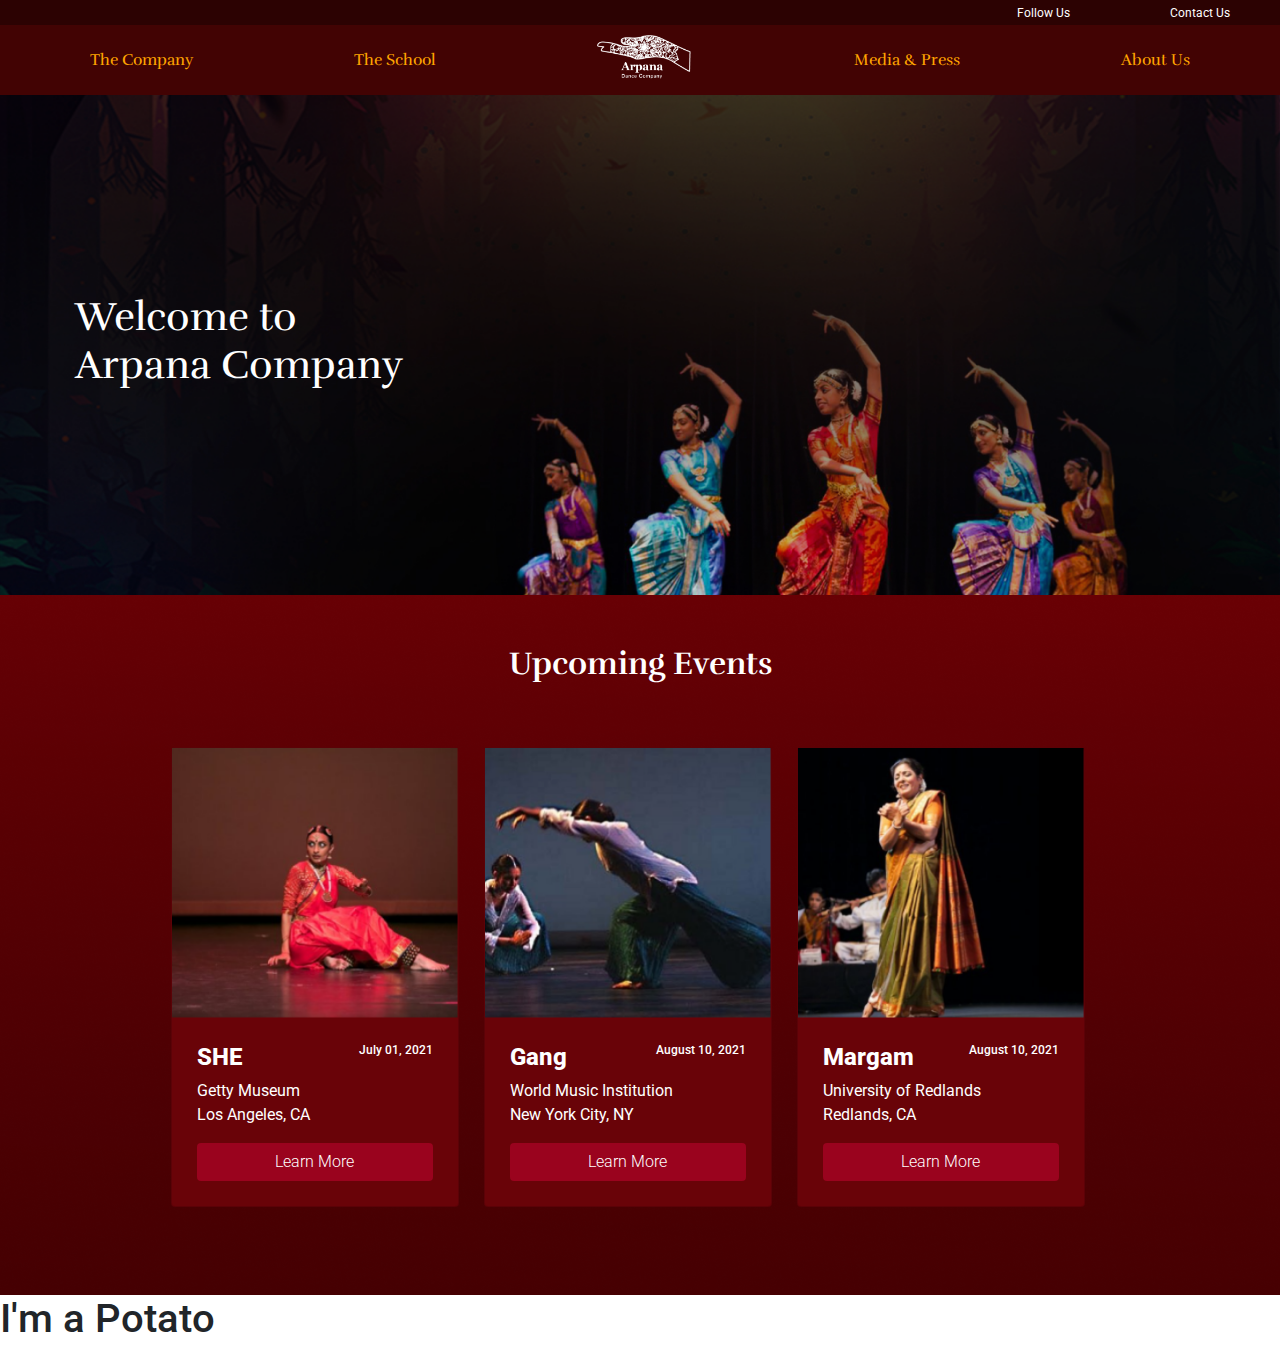
==== index.html @ f313caac "Navi, Header, Upcoming Event" ====
<!doctype html>
<html lang="en">

<head>
    <link rel="stylesheet" href="css/index.css">
    <link href="https://fonts.googleapis.com/css2?family=Roboto:wght@300;400;500;700&family=Rufina:wght@400;700&display=swap" rel="stylesheet">


    <!-- Required meta tags RWD -->
    <meta charset="utf-8">
    <meta name="viewport" content="width=device-width, initial-scale=1, shrink-to-fit=no">

    <!-- Bootstrap CSS -->
    <link rel="stylesheet" href="https://maxcdn.bootstrapcdn.com/bootstrap/4.0.0/css/bootstrap.min.css"
        integrity="sha384-Gn5384xqQ1aoWXA+058RXPxPg6fy4IWvTNh0E263XmFcJlSAwiGgFAW/dAiS6JXm" crossorigin="anonymous">

    <title>Arpana Dance Company</title>

</head>

<body>
    <nav class="utility">
        <a class="utility-title" href="#">Follow Us</a>
        <a class="utility-title" href="#">Contact Us</a>
    </nav>
    <nav class="prim-navbar">
        <a class="prim-navbar-title" href="#">The Company</a>
        <a class="prim-navbar-title" href="#">The School</a>
        <img class="logo-navbar" src="image/Logo/Logo-white.png">
        <a class="prim-navbar-title" href="#">Media & Press</a>
        <a class="prim-navbar-title" href="#">About Us</a>
    </nav>

    <div class="landingpage-header">
        <h1>Welcome to 
            <br> Arpana Company</h1>
    </div>
    <div class="upcomingevents">
        <div class="upcomingevents-margin">
            <h2 class="upcomingevent-title">Upcoming Events</h2>
            <div class="upcomingevents-card">
                <div class="card" style="width: 18rem;">
                    <img class="upcomingevent-img" src="image/upcomingevent-1.png" alt="Event One">
                    <div class="upcomingevent-cardbody">
                        <div class="event-title-date">
                            <h5 class="event-title">SHE</h5>
                            <h6 class="event-date">July 01, 2021</h6>
                        </div>
                    <p class="event-text">Getty Museum<br>Los Angeles, CA</p>
                    <a href="#" class="btn card-btn">Learn More</a>
                    </div>
                </div>
                <div class="card" style="width: 18rem;">
                    <img class="upcomingevent-img" src="image/upcomingevent-2.png" alt="Event Two">
                    <div class="upcomingevent-cardbody">
                        <div class="event-title-date">
                            <h5 class="event-title">Gang</h5>
                            <h6 class="event-date">August 10, 2021</h6>
                        </div>
                    <p class="event-text">World Music Institution<br>New York City, NY</p>
                    <a href="#" class="btn card-btn">Learn More</a>
                    </div>
                </div>
                <div class="card" style="width: 18rem;">
                    <img class="upcomingevent-img" src="image/upcomingevent-3.png" alt="Event Two">
                    <div class="upcomingevent-cardbody">
                        <div class="event-title-date">
                            <h5 class="event-title">Margam</h5>
                            <h6 class="event-date">August 10, 2021</h6>
                        </div>
                    <p class="event-text">University of Redlands<br>Redlands, CA</p>
                    <a href="#" class="btn card-btn">Learn More</a>
                    </div>
                </div>
            </div>
          </div>
         


    </div>
    <h1>I'm a Potato</h1>

    <!-- Optional JavaScript -->
    <!-- jQuery first, then Popper.js, then Bootstrap JS -->
    <script src="https://code.jquery.com/jquery-3.2.1.slim.min.js"
        integrity="sha384-KJ3o2DKtIkvYIK3UENzmM7KCkRr/rE9/Qpg6aAZGJwFDMVNA/GpGFF93hXpG5KkN"
        crossorigin="anonymous"></script>
    <script src="https://cdnjs.cloudflare.com/ajax/libs/popper.js/1.12.9/umd/popper.min.js"
        integrity="sha384-ApNbgh9B+Y1QKtv3Rn7W3mgPxhU9K/ScQsAP7hUibX39j7fakFPskvXusvfa0b4Q"
        crossorigin="anonymous"></script>
    <script src="https://maxcdn.bootstrapcdn.com/bootstrap/4.0.0/js/bootstrap.min.js"
        integrity="sha384-JZR6Spejh4U02d8jOt6vLEHfe/JQGiRRSQQxSfFWpi1MquVdAyjUar5+76PVCmYl"
        crossorigin="anonymous"></script>
</body>

</html>
---- css/index.css ----
@import url('https://fonts.googleapis.com/css2?family=Rufina:wght@400;700&display=swap');

.prim-navbar {
    height: 100;
    background-color: rgb(66, 3, 3);
    padding: 10px;
    display: flex;
    justify-content: space-around;
    align-items: center;
}
.logo-navbar {
    height: 50px;
}

.utility {
    background-color: rgb(44, 2, 2);
    display: flex;
    flex-direction: row;
    justify-content: flex-end;
    align-items: center;
    height: 25px;
}
.utility-title {
    padding: 50px;
    color: white;
    font-size: 12px;
    text-decoration: none;
    font-family: 'Roboto';
}
.prim-navbar-title {
    text-decoration: none !important;
    color: orange;
    font-weight: regular;
    font-family: 'Rufina';
}

.landingpage-header {
    background-image: url("/image/header-img1.png");
    background-size: cover;
    background-position: center;
    background-repeat: no-repeat;
    height: 500px;
    color: white;
    font-family: 'Rufina';
    display: flex;
    justify-content: start;
    align-items: center;
    padding: 75px;
    
}

body {
    
}

h2 {
    font-family: 'Rufina' !important;
    font-size: 64px;
    font-weight: bold !important;
    color: white !important;
    display: flex;
    justify-content: center;
}

/** Upcoming Events **/

.upcomingevents {
    height: 700px;
    background-image: url("/image/upcomingevent-background.png");
    background-size: fit;
    padding: 50px;
}
.upcomingevent-title {
    margin-bottom: 64px;
}
.event-title-date {
    display: flex;
    justify-content:space-between
}
.event-title {
    font-family: 'Roboto';
    font-size: 24px;
    font-weight: 800;
}
.event-date{
    font-family: 'Roboto';
    font-size: 12px;
}
}
.event-text {
    font-family: 'Roboto';
    font-size: 16px;
}

.upcomingevents-card {
    display: flex;
    justify-content: center;
    align-items: center;
}
.upcomingevent-cardbody {
    padding: 25px;
}
.card {
    margin-right: 25px;
    background-color: rgb(105, 3, 8) !important;
    color: white !important;
}
.card-btn {
    display: block;
    width: 100%;
    background-color:rgb(154, 3, 30);
    color: white;
    font-family: 'Roboto' !important;
    font-weight: 300 !important;
    text-decoration: none;
}
.card-btn:hover {
    background-color: orange;
    color: rgb(154, 3, 30);
    font-weight: 500 !important;
}
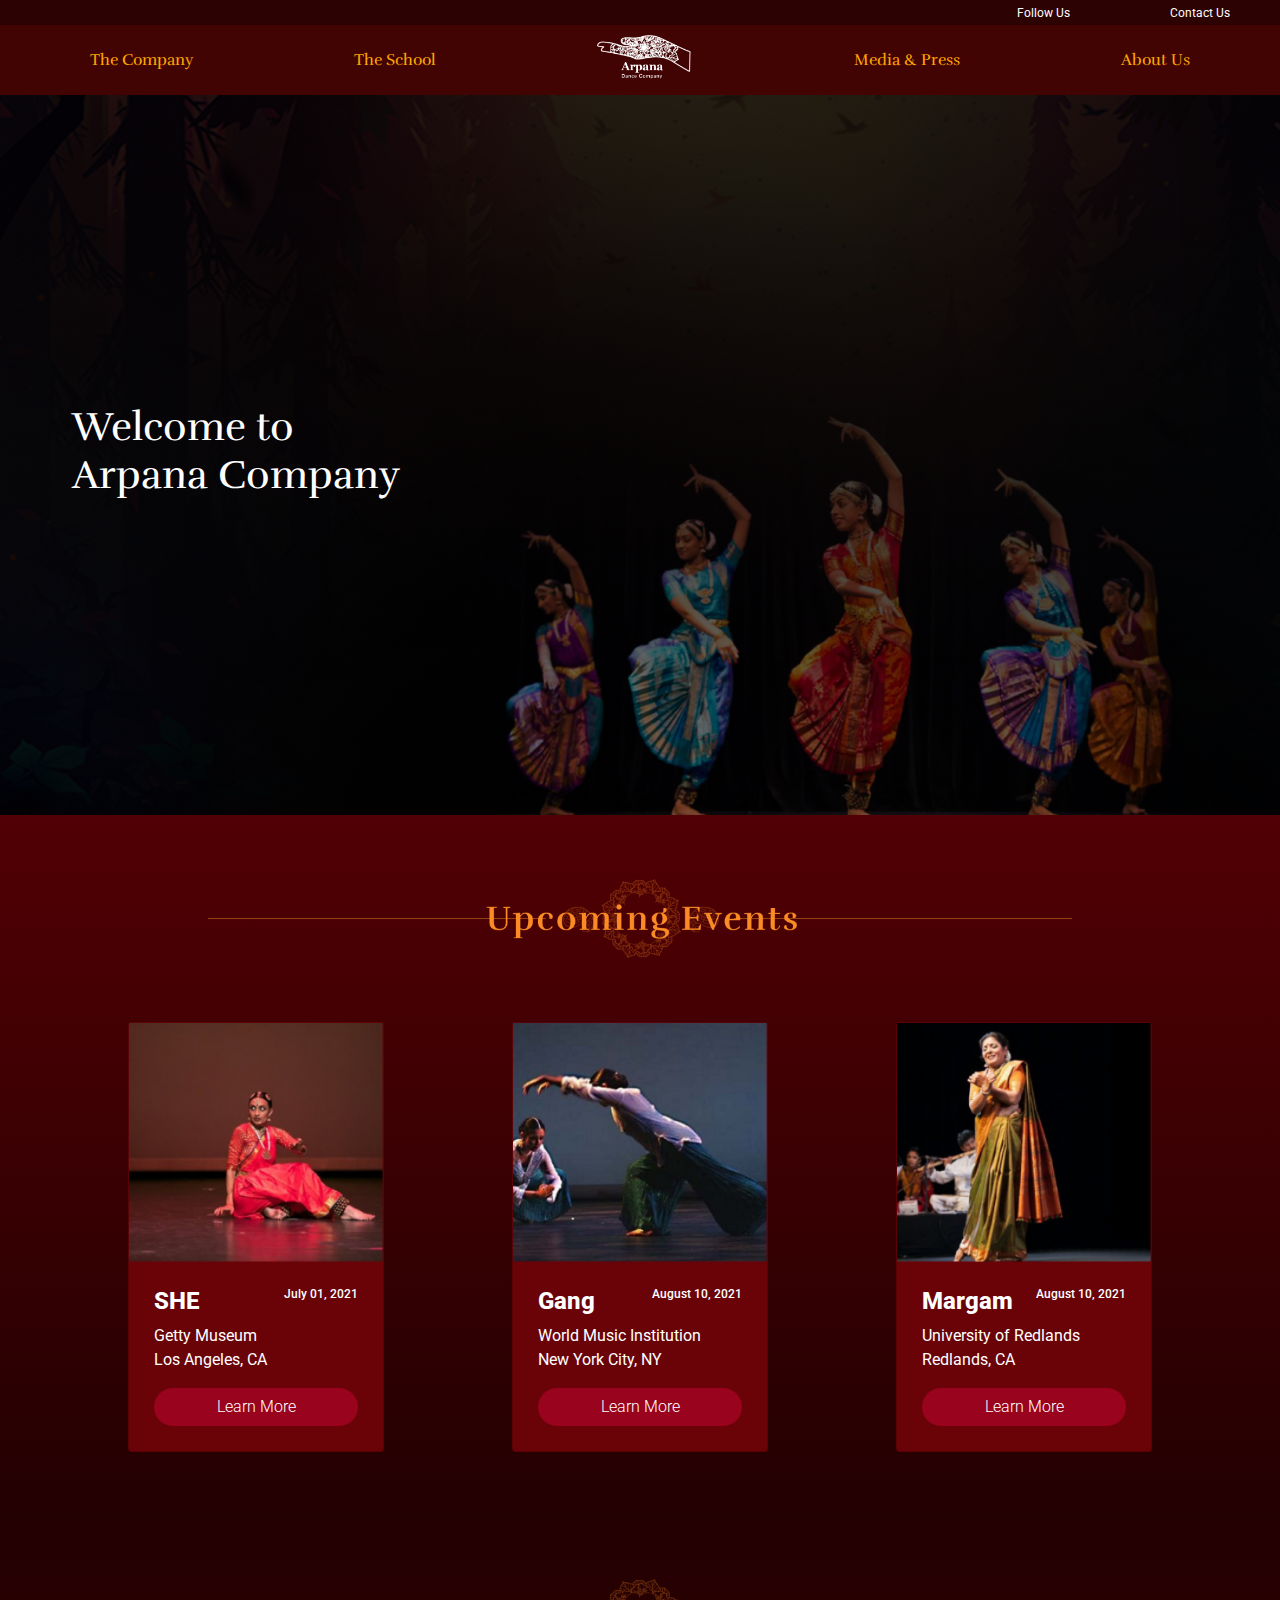
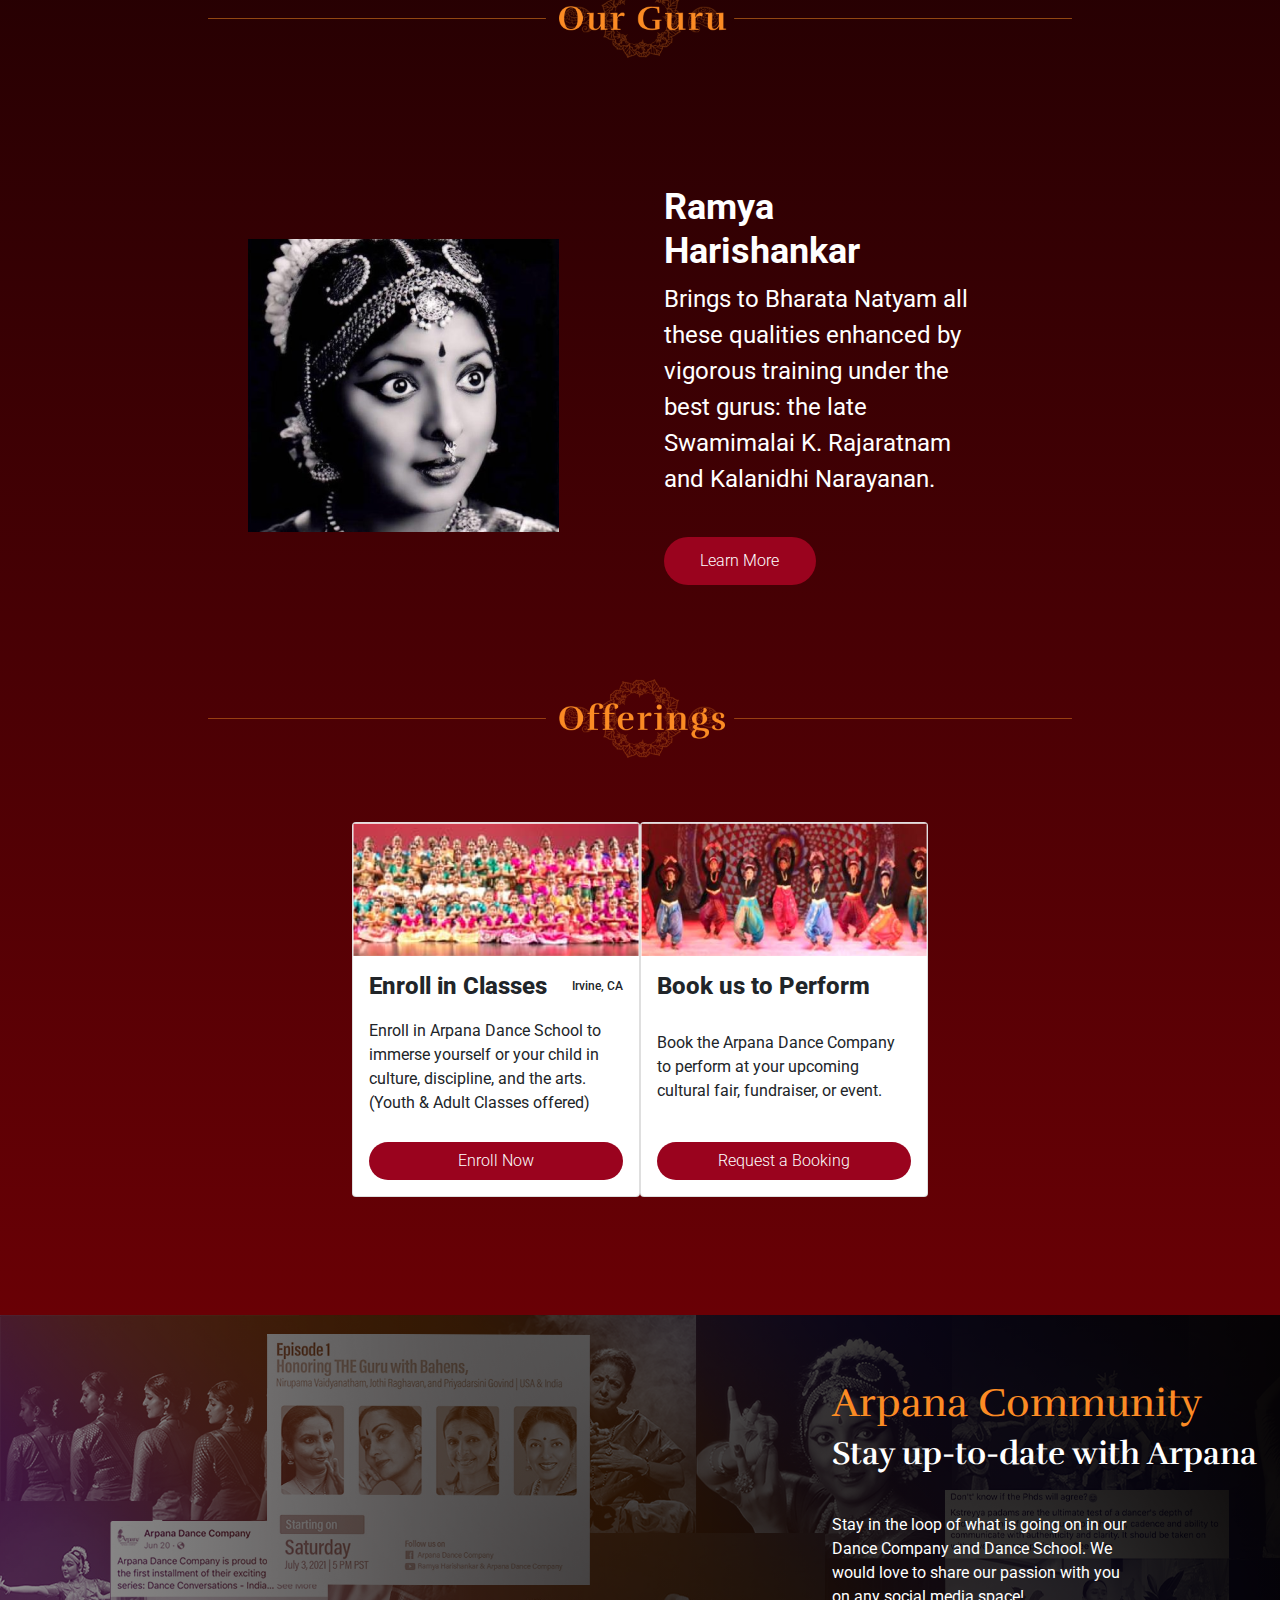
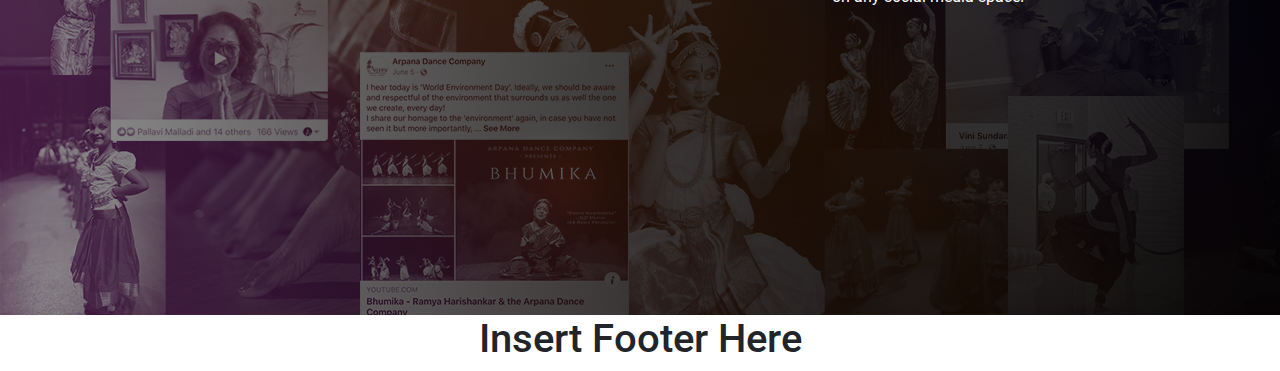
==== commit 76ff435e: "guru, offering, newsletter" ====
--- a/index.html
+++ b/index.html
@@ -35,11 +35,13 @@
         <h1>Welcome to 
             <br> Arpana Company</h1>
     </div>
+
+    <!-- Upcoming Events-->
     <div class="upcomingevents">
         <div class="upcomingevents-margin">
-            <h2 class="upcomingevent-title">Upcoming Events</h2>
+            <img class="upcomingevent-divider" src="image/upcomingevent-divider.png">
             <div class="upcomingevents-card">
-                <div class="card" style="width: 18rem;">
+                <div class="card upcoming-card" style="width: 18rem;">
                     <img class="upcomingevent-img" src="image/upcomingevent-1.png" alt="Event One">
                     <div class="upcomingevent-cardbody">
                         <div class="event-title-date">
@@ -50,7 +52,7 @@
                     <a href="#" class="btn card-btn">Learn More</a>
                     </div>
                 </div>
-                <div class="card" style="width: 18rem;">
+                <div class="card upcoming-card" style="width: 18rem;">
                     <img class="upcomingevent-img" src="image/upcomingevent-2.png" alt="Event Two">
                     <div class="upcomingevent-cardbody">
                         <div class="event-title-date">
@@ -61,7 +63,7 @@
                     <a href="#" class="btn card-btn">Learn More</a>
                     </div>
                 </div>
-                <div class="card" style="width: 18rem;">
+                <div class="card upcoming-card" style="width: 18rem;">
                     <img class="upcomingevent-img" src="image/upcomingevent-3.png" alt="Event Two">
                     <div class="upcomingevent-cardbody">
                         <div class="event-title-date">
@@ -74,11 +76,67 @@
                 </div>
             </div>
           </div>
-         
+    </div>
 
+    <!-- Our Guru -->
+    <div class="section-ourguru">
+        <div>
+            <img class="ourguru-divider" src="image/ourguru-divider.png">
+        </div>
+        <div class="ourguru-description">
+            <img src="image/ourguru-image.png">
+            <div class="ourguru-info">
+                <h5 class="ourguru-name">Ramya Harishankar</h5>
+                <p class="ourguru-summary">Brings to Bharata Natyam all these qualities enhanced by vigorous training under the best gurus: the late Swamimalai K. Rajaratnam and Kalanidhi Narayanan.</p>
+                <br>
+                <button class="button button-guru">Learn More</button>
+            </div>
+        </div>
 
     </div>
-    <h1>I'm a Potato</h1>
+
+        <!-- Offerings-->
+    <div class="section-offerings">
+        <img class="offerings-divider" src="image/offerings-divider.png">
+        <div class="offercards-section">
+            <div class="card offering-card" style="width: 18rem;">
+                <img class="enroll-img" src="image/Enroll-in-Classes.png" alt="Enroll Image">
+                <div class="offering-cardbody">
+                    <div class="offering-info">
+                        <h5 class="offering-title">Enroll in Classes</h5>
+                        <h6 class="offering-location">Irvine, CA</h6>
+                    </div>
+                <p class="offering-text">Enroll in Arpana Dance School to immerse yourself or your child in culture, discipline, and the arts. (Youth & Adult Classes offered)</p>
+                <a href="#" class="btn card-btn">Enroll Now</a>
+                </div>
+            </div>
+            <div class="card offering-card" style="width: 18rem;">
+                <img class="booking-img" src="image/book-a-performance.png" alt="Book Image">
+                <div class="offering-cardbody">
+                    <div class="offering-info">
+                        <h5 class="offering-title">Book us to Perform</h5>
+                    </div>
+                <p class="offering-text">Book the Arpana Dance Company to perform at your upcoming cultural fair, fundraiser, or event. </p>
+                <a href="#" class="btn card-btn">Request a Booking</a>
+                </div>
+            </div>
+        </div>
+    </div>
+
+    <!-- Arpana Community Banner-->
+    <div class="community-banner">
+        <div class="community-info">
+            <h1 class="community-info-title">Arpana Community</h1>
+            <h2 class="community-info-subtitle">Stay up-to-date with Arpana</h2>
+            <p class="community-info-summary"> Stay in the loop of what is going on in our Dance Company and Dance School. We would love to share our passion with you on any social media space!</p>
+        </div>
+    </div>
+
+    <!--Footer Placement-->
+    <div class="section-footer">
+        <h1>Insert Footer Here</h1>
+    </div>
+    
 
     <!-- Optional JavaScript -->
     <!-- jQuery first, then Popper.js, then Bootstrap JS -->
--- a/css/index.css
+++ b/css/index.css
@@ -35,17 +35,19 @@
 }
 
 .landingpage-header {
-    background-image: url("/image/header-img1.png");
+    background-image: linear-gradient(rgba(0, 0, 0, 0.5), rgba(0, 0, 0, 0.5)), url("/image/header-img1.png");
     background-size: cover;
     background-position: center;
     background-repeat: no-repeat;
-    height: 500px;
+    position: relative;
+    height: 720px;
+    width: 100%;
     color: white;
     font-family: 'Rufina';
     display: flex;
     justify-content: start;
     align-items: center;
-    padding: 75px;
+    padding: 72px;
     
 }
 
@@ -66,16 +68,22 @@
 
 .upcomingevents {
     height: 700px;
-    background-image: url("/image/upcomingevent-background.png");
-    background-size: fit;
-    padding: 50px;
-}
-.upcomingevent-title {
-    margin-bottom: 64px;
-}
+    background: linear-gradient(#510004, #230002);
+    padding: 64px;
+}
+.upcomingevent-divider {
+    width: 75%;
+    height: 100%;
+    display: flex;
+    justify-content: center;
+    align-items: center;
+    margin: auto;
+    margin-bottom: 64px !important;
+}
+
 .event-title-date {
     display: flex;
-    justify-content:space-between
+    justify-content: space-between;
 }
 .event-title {
     font-family: 'Roboto';
@@ -100,8 +108,9 @@
 .upcomingevent-cardbody {
     padding: 25px;
 }
-.card {
-    margin-right: 25px;
+.upcoming-card {
+    margin-right: 64px;
+    margin-left: 64px;
     background-color: rgb(105, 3, 8) !important;
     color: white !important;
 }
@@ -113,9 +122,146 @@
     font-family: 'Roboto' !important;
     font-weight: 300 !important;
     text-decoration: none;
+    border-radius: 25px !important;
 }
 .card-btn:hover {
     background-color: orange;
     color: rgb(154, 3, 30);
     font-weight: 500 !important;
+}
+
+/** Our Guru Section **/
+
+.section-ourguru {
+    background: linear-gradient(#230002, #470004);
+    width: 100%;
+    height: 700px;
+    padding: 64px;
+}
+.ourguru-divider {
+    width: 75%;
+    height: 100%;
+    display: flex;
+    justify-content: center;
+    align-items: center;
+    margin:auto;
+    padding-bottom: 64px;
+}
+.ourguru-description {
+    display: flex;
+    justify-content: space-evenly;
+    align-items: center;
+    margin: auto;
+    width: 75%;
+}
+.ourguru-info {
+    color: white;
+    padding: 64px;
+    width: 50%;
+}
+.button-guru {
+    color: white;
+    background-color: rgb(154, 3, 30);
+    width: 50%;
+    border: none;
+    height: 48px;
+    border-radius: 25px;
+    font-family: 'Roboto' !important;
+    font-weight: 300 !important;
+}
+.button-guru:hover {
+    background-color: orange;
+    color: rgb(154, 3, 30);
+    font-weight: 500 !important;
+}
+.ourguru-name {
+    font-size: 36px;
+    font-weight: bold;
+    font-family: 'Roboto';
+}
+.ourguru-summary {
+    font-size: 24px;
+    font-family: 'Roboto';
+}
+
+/** Offerings Section **/
+
+.section-offerings {
+    background: linear-gradient(#470004, #690005);
+    width: 100%;
+    height: 700px;
+    padding: 64px;
+}
+.offerings-divider {
+    width: 75%;
+    display: flex;
+    justify-content: center;
+    align-items: center;
+    margin: auto;
+    padding-bottom: 64px;
+}
+.offering-card {
+    background: #f2f2f2;
+    font-family: 'Roboto';
+    height: 375px;
+}
+.offering-cardbody {
+    padding: 16px;
+    display: flex;
+    flex-direction: column;
+    justify-content: space-between;
+    height: 100%;
+}
+.offering-info {
+    display: flex;
+    justify-content: space-between;
+    align-items: center;
+}
+.offering-title {
+    font-size: 24px;
+    font-weight: 800;
+}
+
+.offercards-section {
+    display: flex;
+    flex-direction: row;
+    justify-content: space-between;
+    align-items: center;
+    width: 50%;
+    margin: auto;
+}
+.offering-location {
+    font-size: 12px;
+}
+
+/** Arpana Community Banner **/
+
+.community-banner {
+    background: linear-gradient(to left, rgba(0, 0, 0, 0.829), rgba(0, 0, 0, 0.384)), url(../image/newsletter-background.png);
+    height: 600px;
+    background-size: cover;
+}
+.community-info {
+    display: flex;
+    flex-direction: column;
+    align-items: flex-start;
+    padding: 64px;
+    width: 50%;
+    margin-left: 60%;
+    
+}
+.community-info-title {
+    font-family: 'Rufina';
+    color: #FB8B24;
+}
+.community-info-summary {
+    color: white;
+    width: 60%;
+    padding-top: 32px;
+}
+
+/** Footer **/
+.section-footer {
+    display: flex;
+    justify-content: center;
 }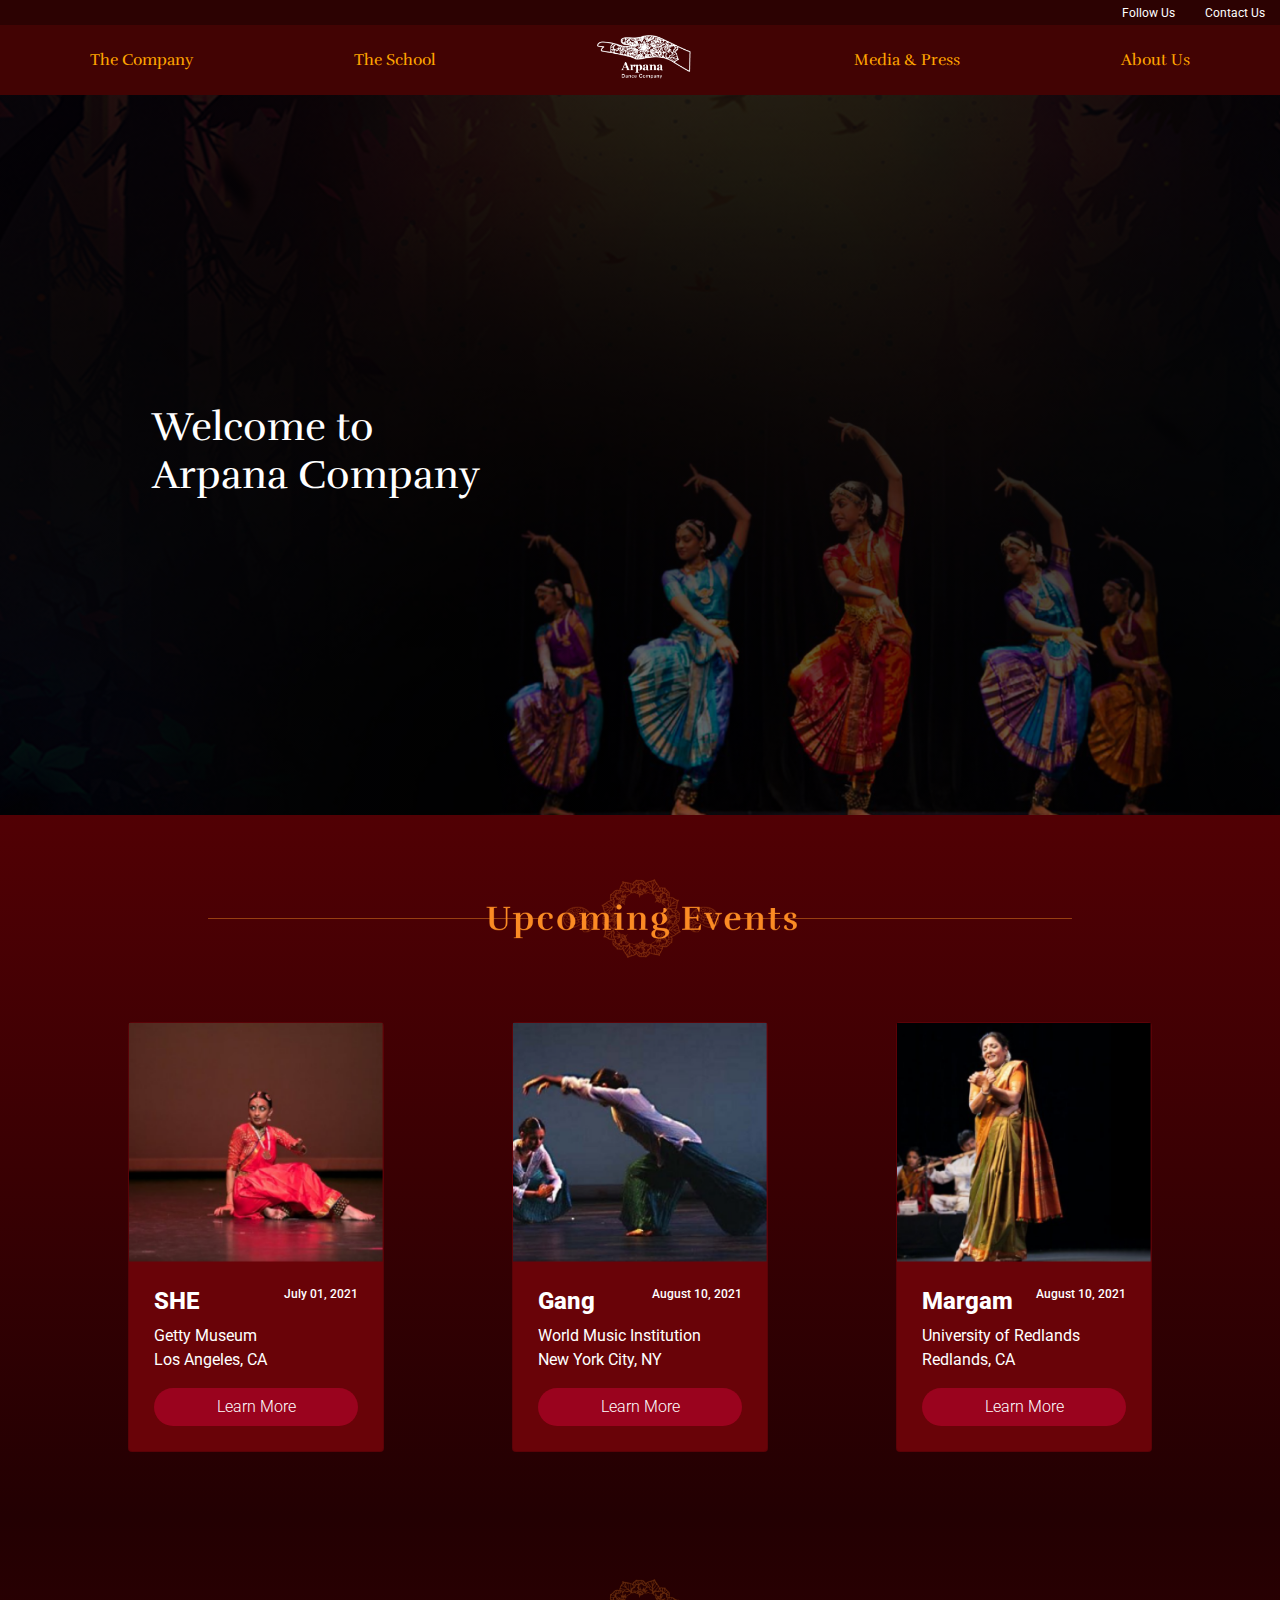
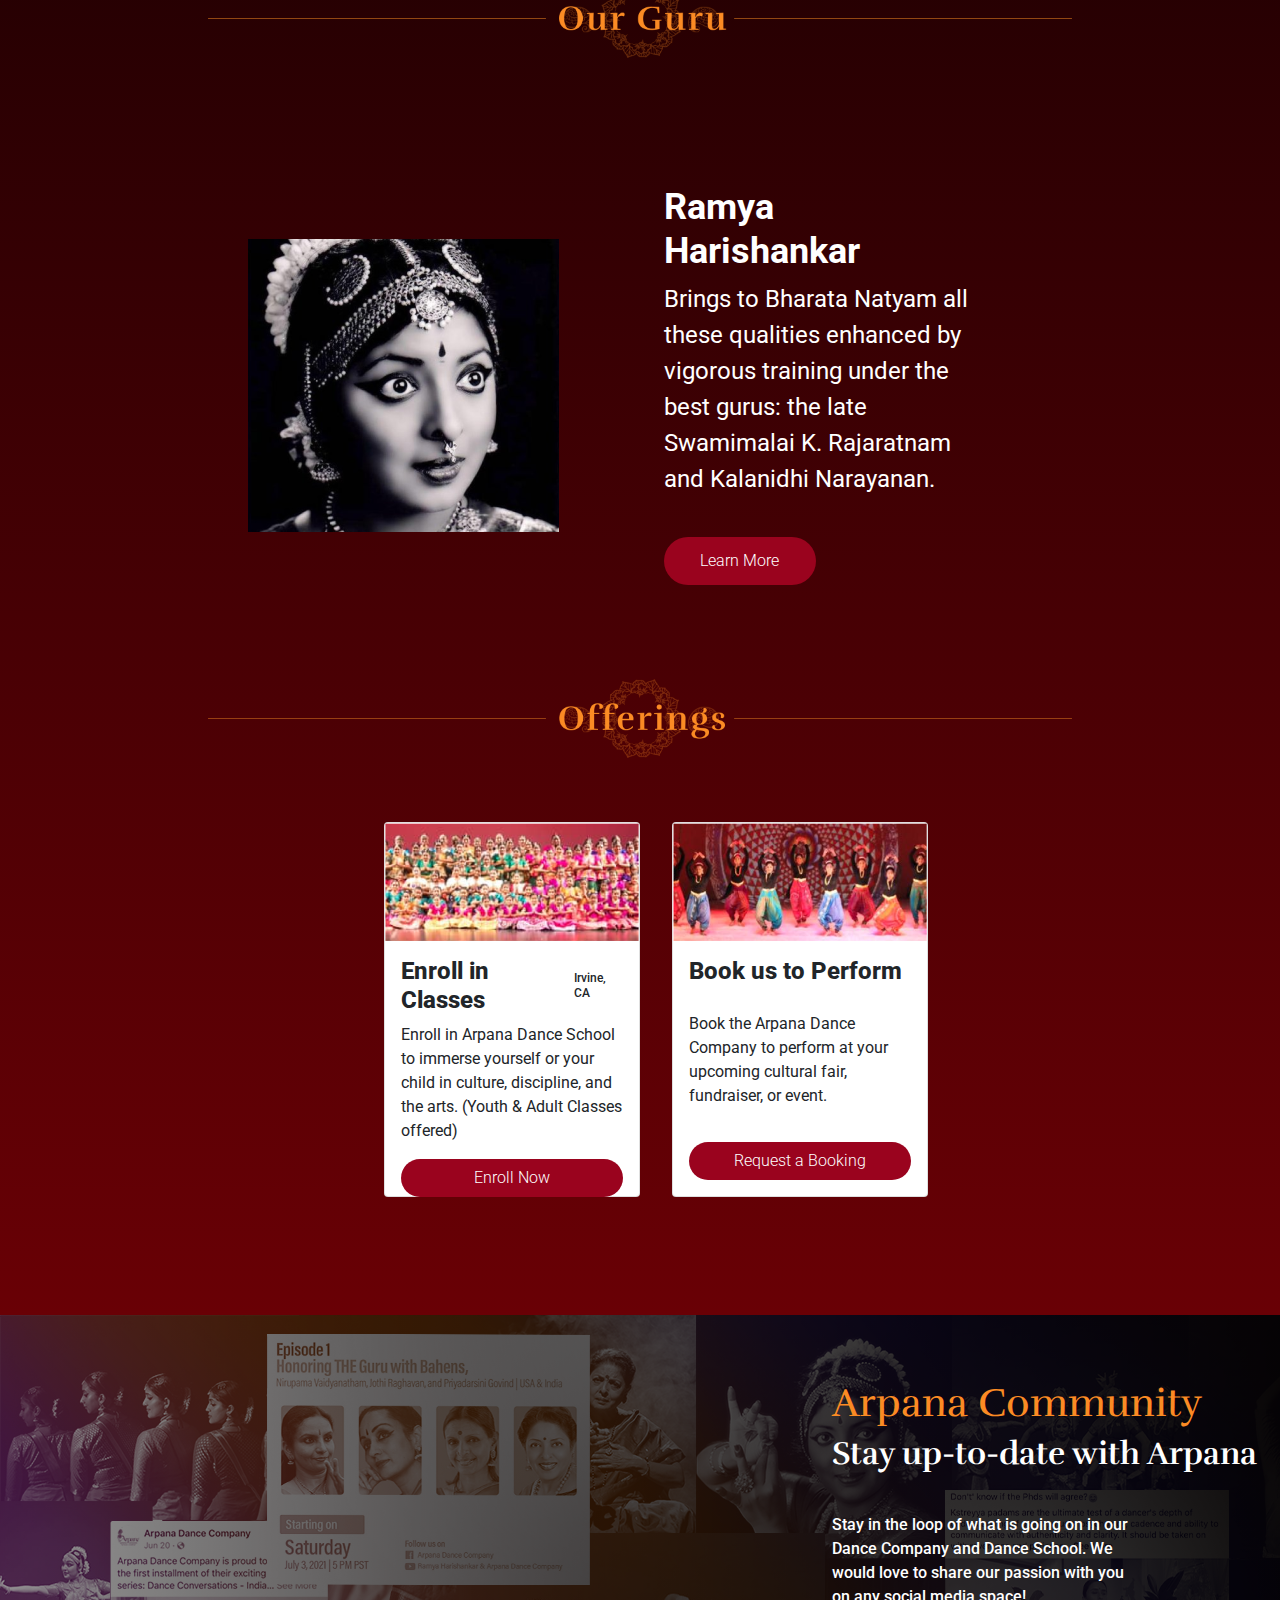
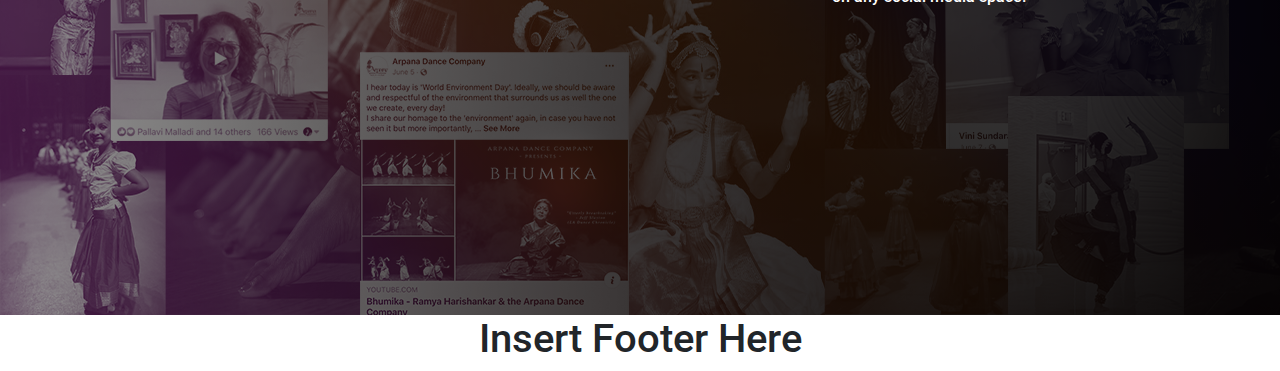
==== commit a4767736: "footer" ====
--- a/index.html
+++ b/index.html
@@ -32,8 +32,10 @@
     </nav>
 
     <div class="landingpage-header">
+        <div class="header-text">
         <h1>Welcome to 
             <br> Arpana Company</h1>
+        </div>
     </div>
 
     <!-- Upcoming Events-->
@@ -107,7 +109,7 @@
                         <h6 class="offering-location">Irvine, CA</h6>
                     </div>
                 <p class="offering-text">Enroll in Arpana Dance School to immerse yourself or your child in culture, discipline, and the arts. (Youth & Adult Classes offered)</p>
-                <a href="#" class="btn card-btn">Enroll Now</a>
+                <a href="./enrollnow.html" class="btn card-btn">Enroll Now</a>
                 </div>
             </div>
             <div class="card offering-card" style="width: 18rem;">
--- a/css/index.css
+++ b/css/index.css
@@ -21,7 +21,8 @@
     height: 25px;
 }
 .utility-title {
-    padding: 50px;
+    padding-left: 15px;
+    padding-right: 15px;
     color: white;
     font-size: 12px;
     text-decoration: none;
@@ -33,9 +34,16 @@
     font-weight: regular;
     font-family: 'Rufina';
 }
-
+.prim-navbar-title:hover {
+    font-weight: regular;
+    background-color: orange;
+    border-radius: 8px;
+    color: rgb(44, 2, 2);
+    border: 10px solid orange;
+
+}
 .landingpage-header {
-    background-image: linear-gradient(rgba(0, 0, 0, 0.5), rgba(0, 0, 0, 0.5)), url("/image/header-img1.png");
+    background-image: linear-gradient(rgba(0, 0, 0, 0.5), rgba(0, 0, 0, 0.5)), url("../image/header-img1.png");
     background-size: cover;
     background-position: center;
     background-repeat: no-repeat;
@@ -50,11 +58,9 @@
     padding: 72px;
     
 }
-
-body {
-    
-}
-
+.header-text {
+    padding-left: 80px;
+}
 h2 {
     font-family: 'Rufina' !important;
     font-size: 64px;
@@ -204,6 +210,8 @@
     background: #f2f2f2;
     font-family: 'Roboto';
     height: 375px;
+    margin-right: 32x;
+    margin-left: 32px;
 }
 .offering-cardbody {
     padding: 16px;
@@ -258,6 +266,7 @@
     color: white;
     width: 60%;
     padding-top: 32px;
+    font-weight: 500;
 }
 
 /** Footer **/
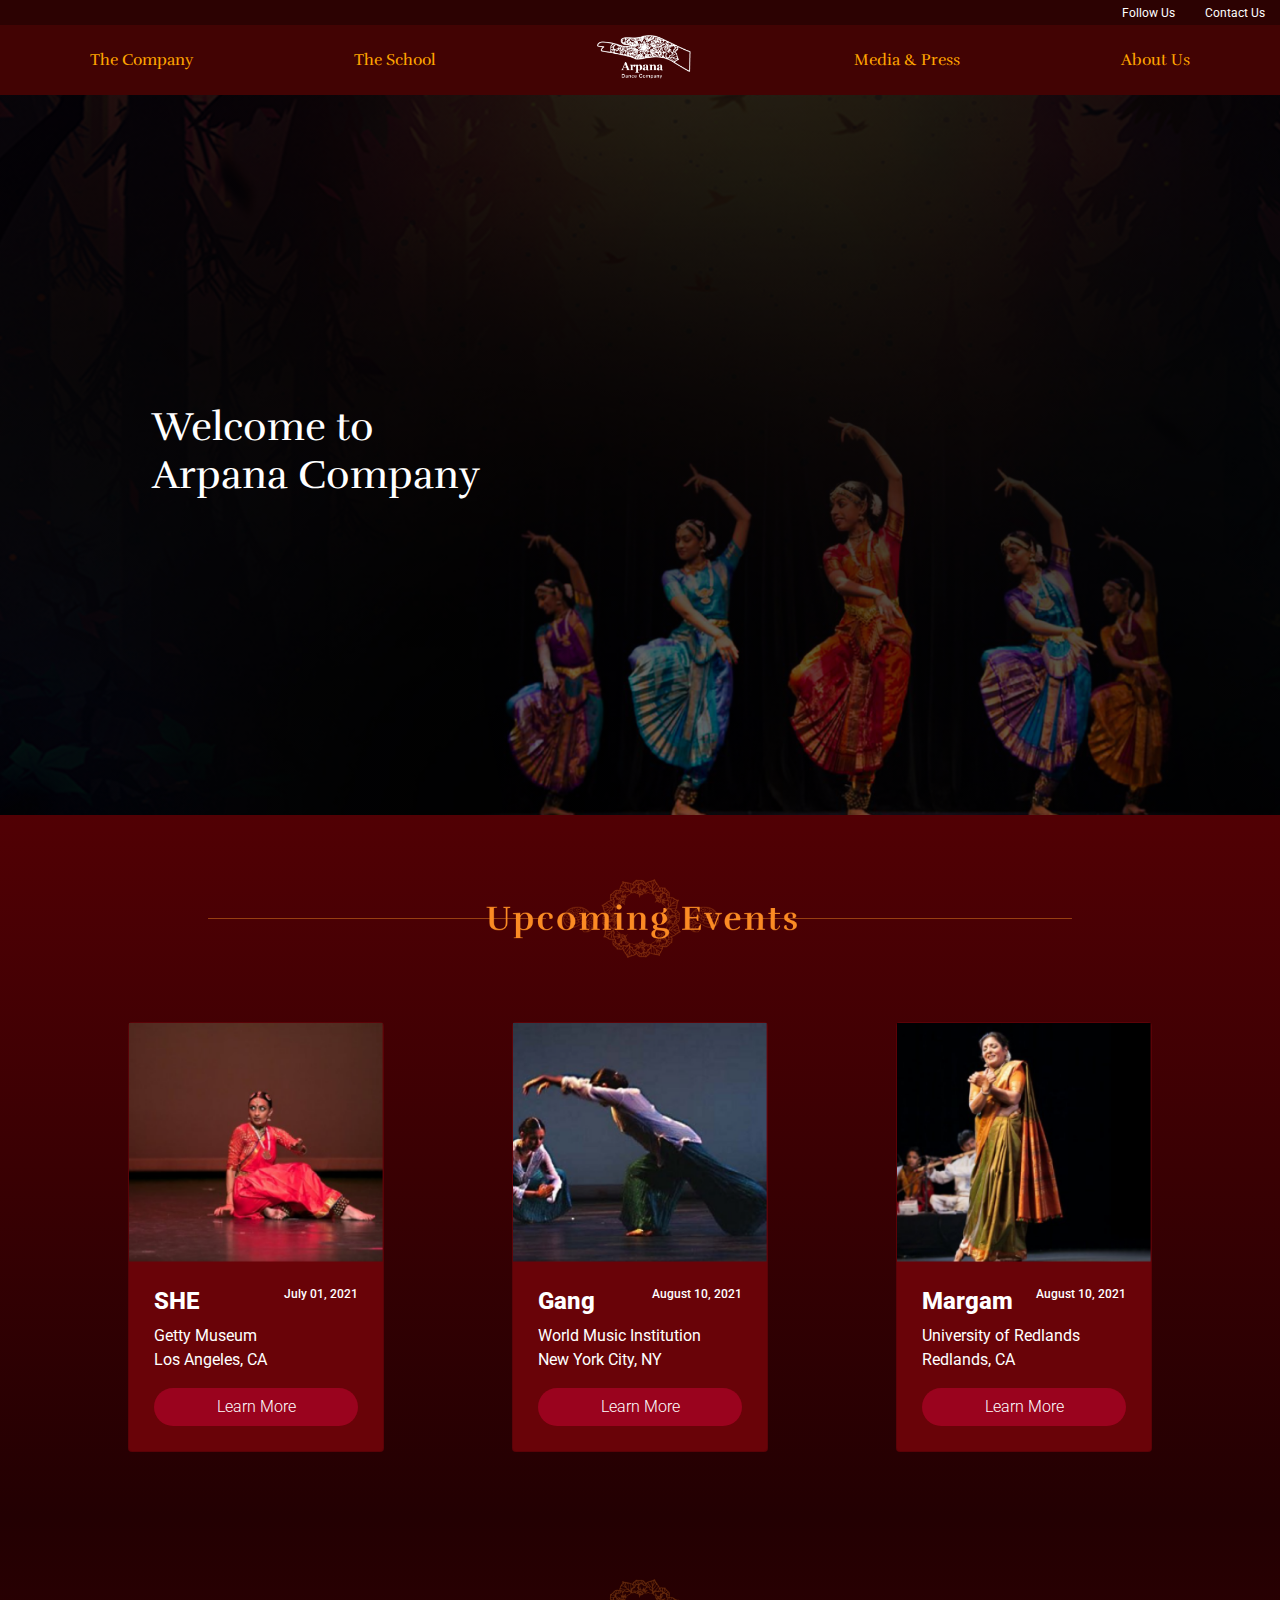
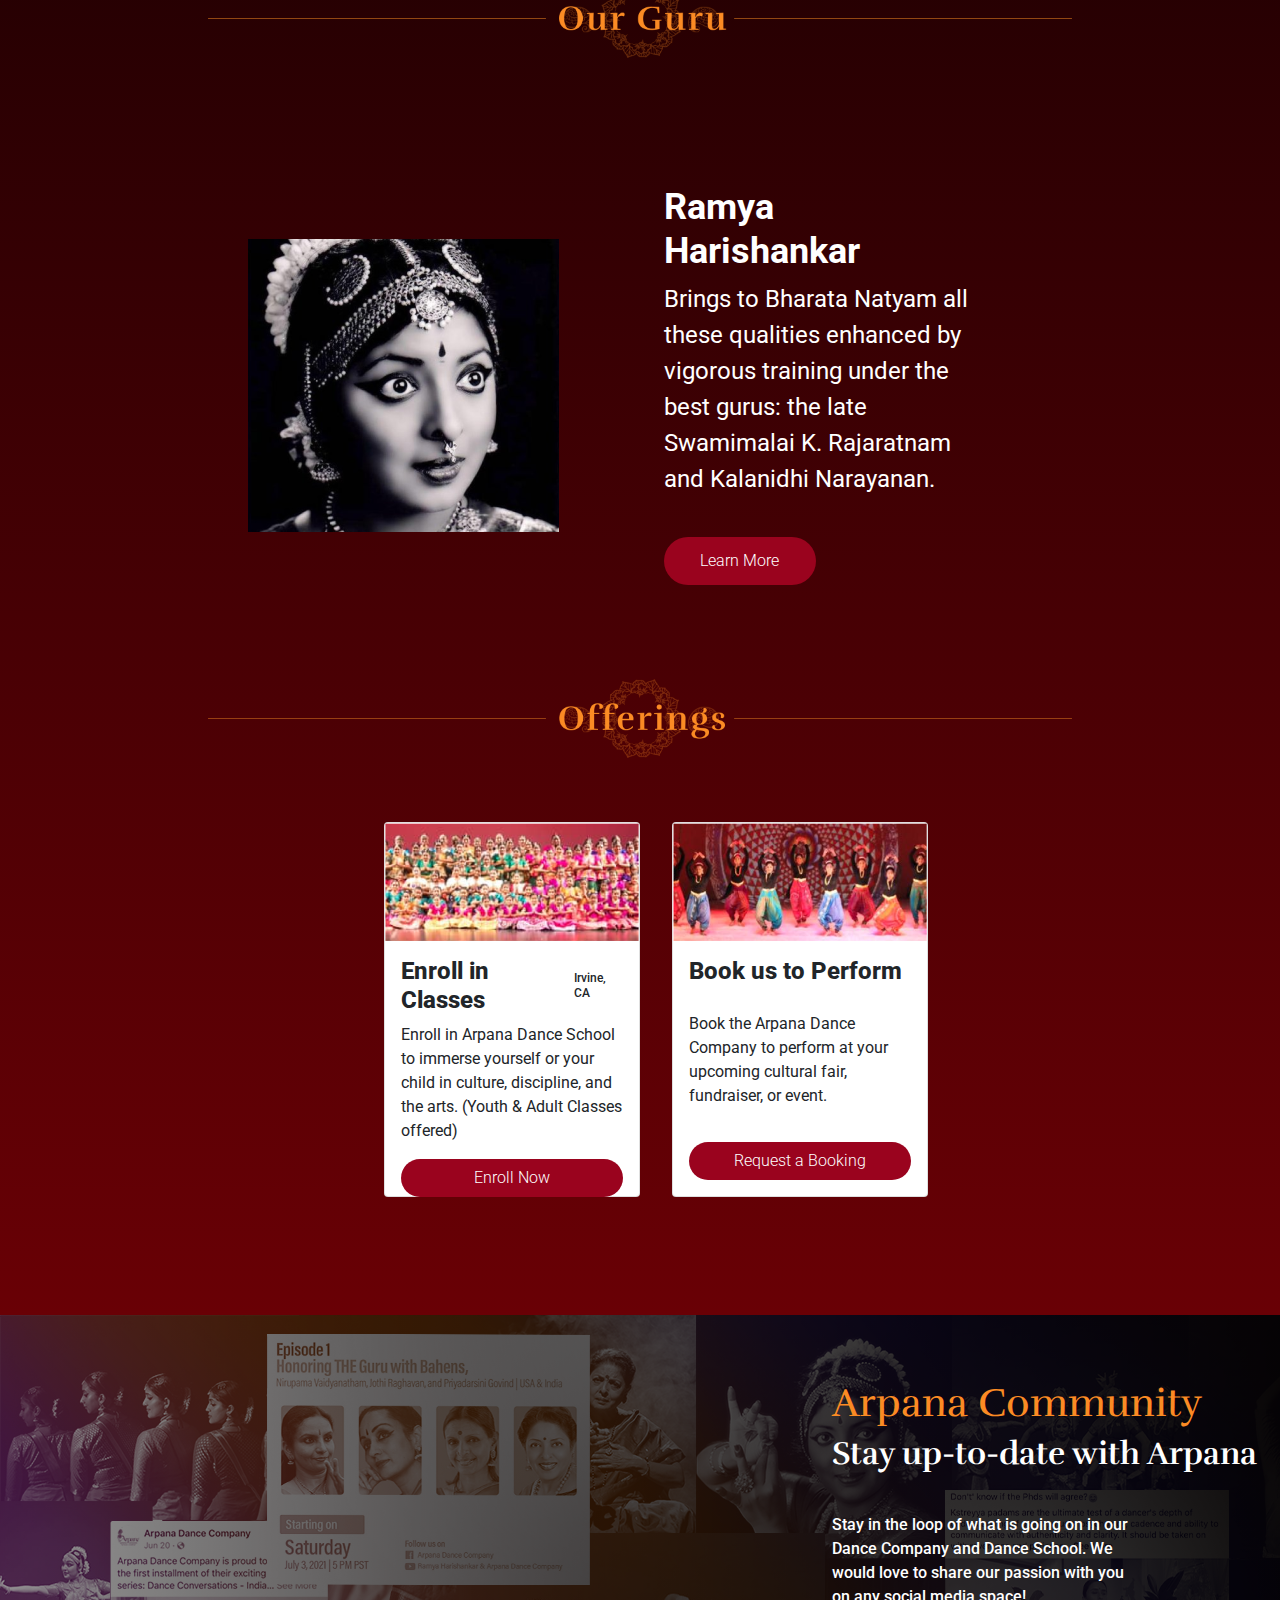
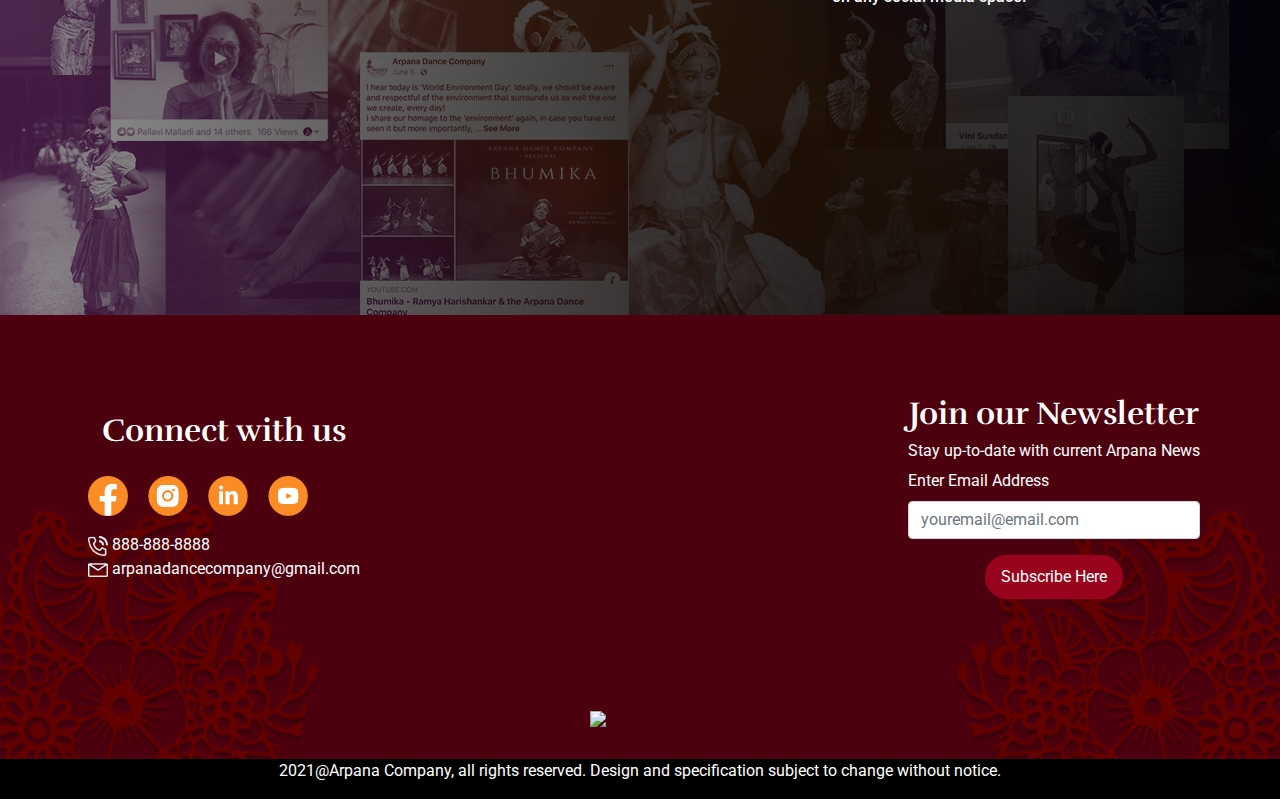
==== commit 21aff079: "footer all" ====
--- a/index.html
+++ b/index.html
@@ -134,9 +134,46 @@
         </div>
     </div>
 
-    <!--Footer Placement-->
-    <div class="section-footer">
-        <h1>Insert Footer Here</h1>
+    <!--Footer-->
+    <footer class="footer">
+        <div class="footer-info">
+            <div class="connect-with-us">
+                <h2 class="connect-h2">Connect with us</h2>
+                <div class="socials">
+                    <a class="social-icons" href="#"><img src="image/footer/Icon-FB.png" width="40px" alt="FB Icon"></a>
+                    <a class="social-icons" href="#"><img src="image/footer/Icon-Insta.png" width="40px" alt="IG Icon"></a>
+                    <a class="social-icons" href="#"><img src="image/footer/Icon-LinkdIn.png" width="40px" alt="LI Icon"></a>
+                    <a class="social-icons" href="#"><img src="image/footer/Icon-YouTube.png" width="40px" alt="YT Icon"></a>
+                </div>
+                <div class="email-phone">
+                    <a class="social-icons" href="#"><img src="image/footer/Icon-Phone.png" alt="Phone Icon" width="20px"> 888-888-8888</a>
+                    <br>
+                    <a class="social-icons" href="#"><img src="image/footer/Icon-Mail.png" alt="Email Icon" width="20px"> arpanadancecompany@gmail.com</a>
+                </div>
+            </div>
+
+            <div class="newsletter">
+                <div class="newsletter-title">
+                    <h2 class="newsletter-h2">Join our Newsletter</h2>
+                    <h4 class="newsletter-h4">Stay up-to-date with current Arpana News</h4>
+                </div>
+                <form>
+                    <div class="form-group form-name">
+                        <label for="formGroupExampleInput">Enter Email Address</label>
+                        <input type="text" class="form-control" id="formGroupExampleInput" placeholder="youremail@email.com">
+                    </div>
+                </form>
+                <div class="footer-button">
+                    <a href="#" class="btn newsletter-button">Subscribe Here</a>
+                </div>
+            </div>
+        </div>
+        <div class="footer-logo">
+            <img src="../UXUI_ADC/image/footer/footer-background.png" width="100px">
+        </div>
+    </footer>
+    <div class="footer-copyright">
+        <p>2021@Arpana Company, all rights reserved. Design and specification subject to change without notice.</p>
     </div>
     
 
--- a/css/index.css
+++ b/css/index.css
@@ -269,8 +269,89 @@
     font-weight: 500;
 }
 
-/** Footer **/
-.section-footer {
-    display: flex;
-    justify-content: center;
+/**Footer**/
+
+.footer {
+    background: url(/image/footer/footer-background.png);
+    margin: 0;
+    height: 100%;
+    background-position: center;
+    background-repeat: no-repeat;
+    background-size: cover;
+}
+.connect-h2 {
+    color: white;
+    font-family: 'Rufina';
+    font-size: 32px !important;
+
+}
+.social-icons {
+    text-decoration: none;
+    color: white;
+    padding: 8px;
+}
+.newsletter-h2 {
+    color: orange;
+    font-family: 'Rufina';
+    font-size: 32px !important;
+}
+.newsletter-h4 {
+    color: white;
+    font-family: 'Roboto';
+    font-size: 16px !important;
+    font-weight: 400;
+}
+.form-name {
+    color: white;
+}
+.form-control {
+    width: 100%;
+}
+.footer-info {
+    display: flex;
+    flex-direction: row;
+    margin: auto;
+    padding: 64px;
+    justify-content: space-between;
+}
+.connect-with-us {
+    padding: 16px;
+    display: flex;
+    flex-direction: column;
+    justify-content: space-evenly;
+
+}
+.newsletter {
+    padding: 16px;
+    display: flex;
+    flex-direction: column;
+    justify-content: space-evenly;
+}
+.newsletter-title {
+    display: flex;
+    flex-direction: column;
+    align-items: center;
+}
+.newsletter-button {
+    background-color: rgb(154, 3, 30);
+    border-radius: 25px !important;
+    color: white;
+    border: 4px solid rgb(154, 3, 30) !important;
+}
+.footer-button {
+    margin: auto;
+}
+.footer-logo {
+    display: flex;
+    justify-content: center;
+    padding: 32px;
+}
+.footer-copyright {
+    background-color: black;
+    width: 100%;
+    margin: 0;
+    color: white;
+    display: flex;
+    justify-content: center;
+    align-content: center;
 }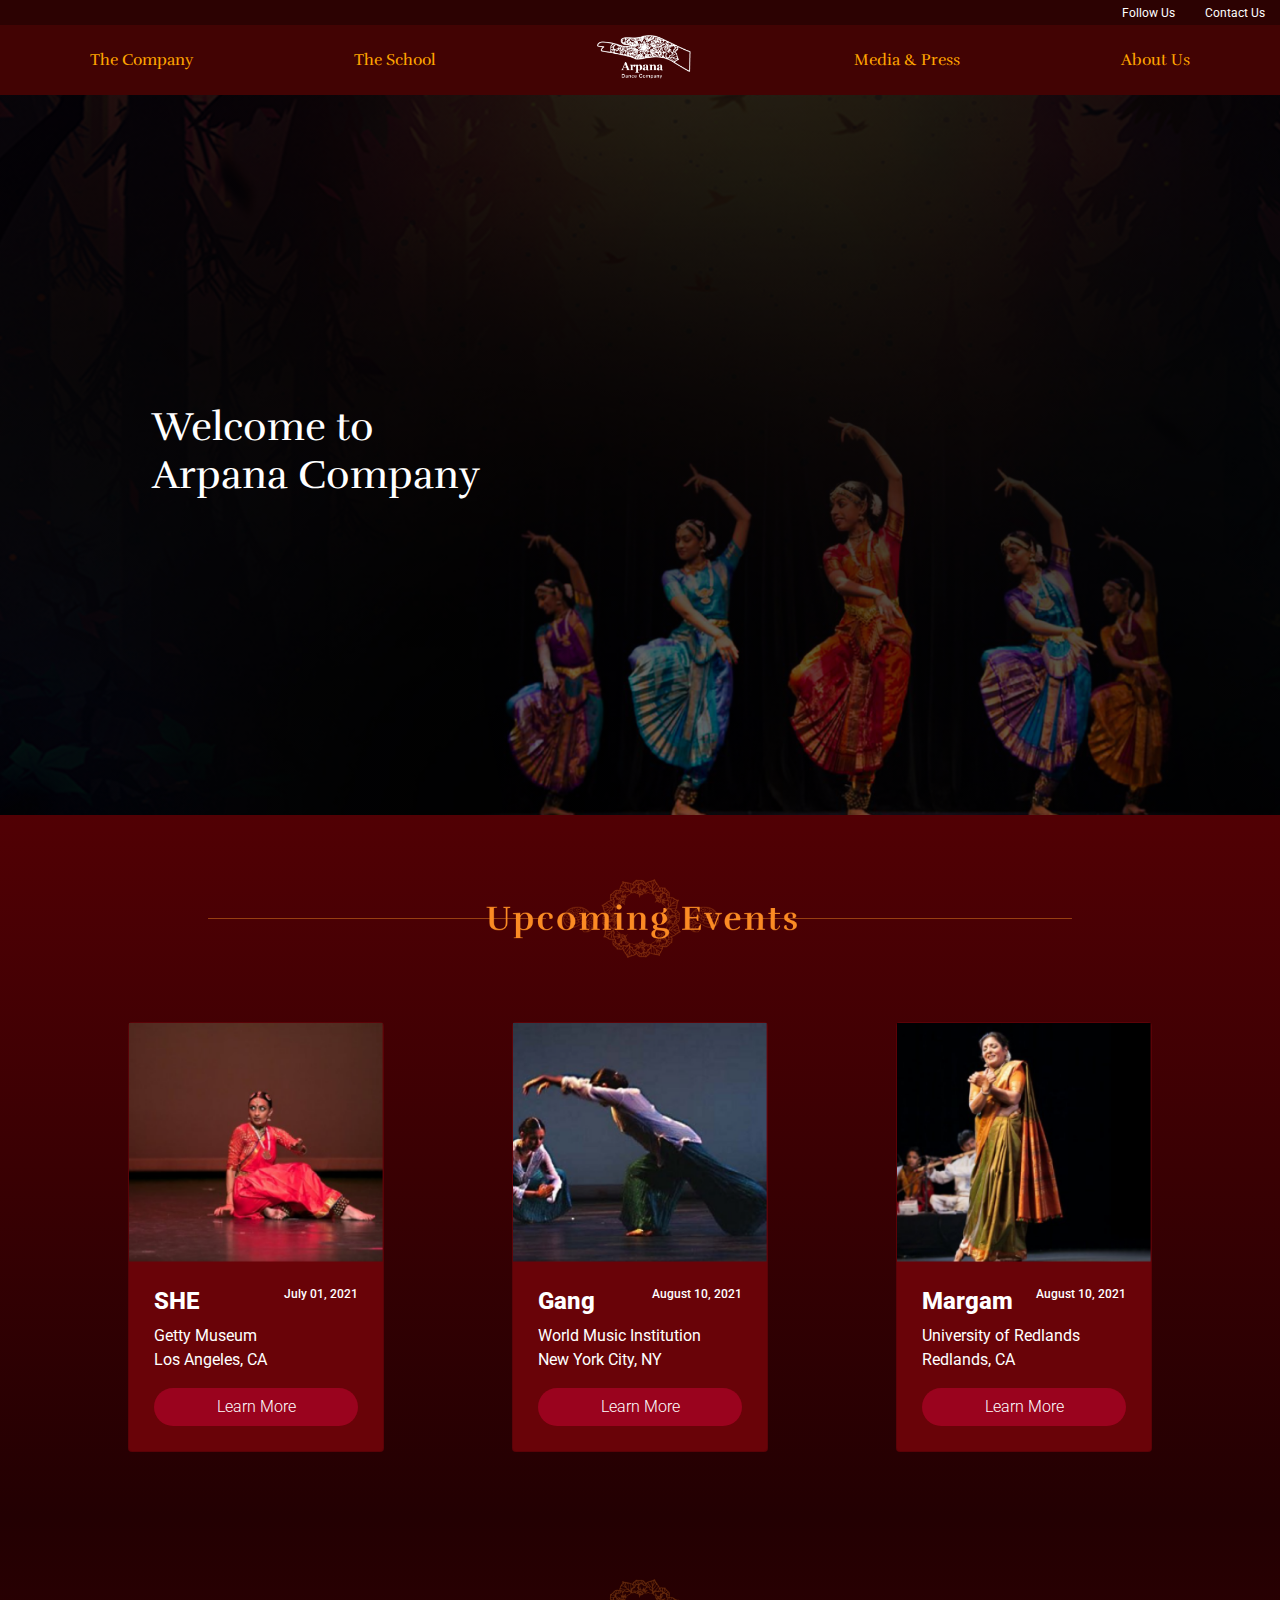
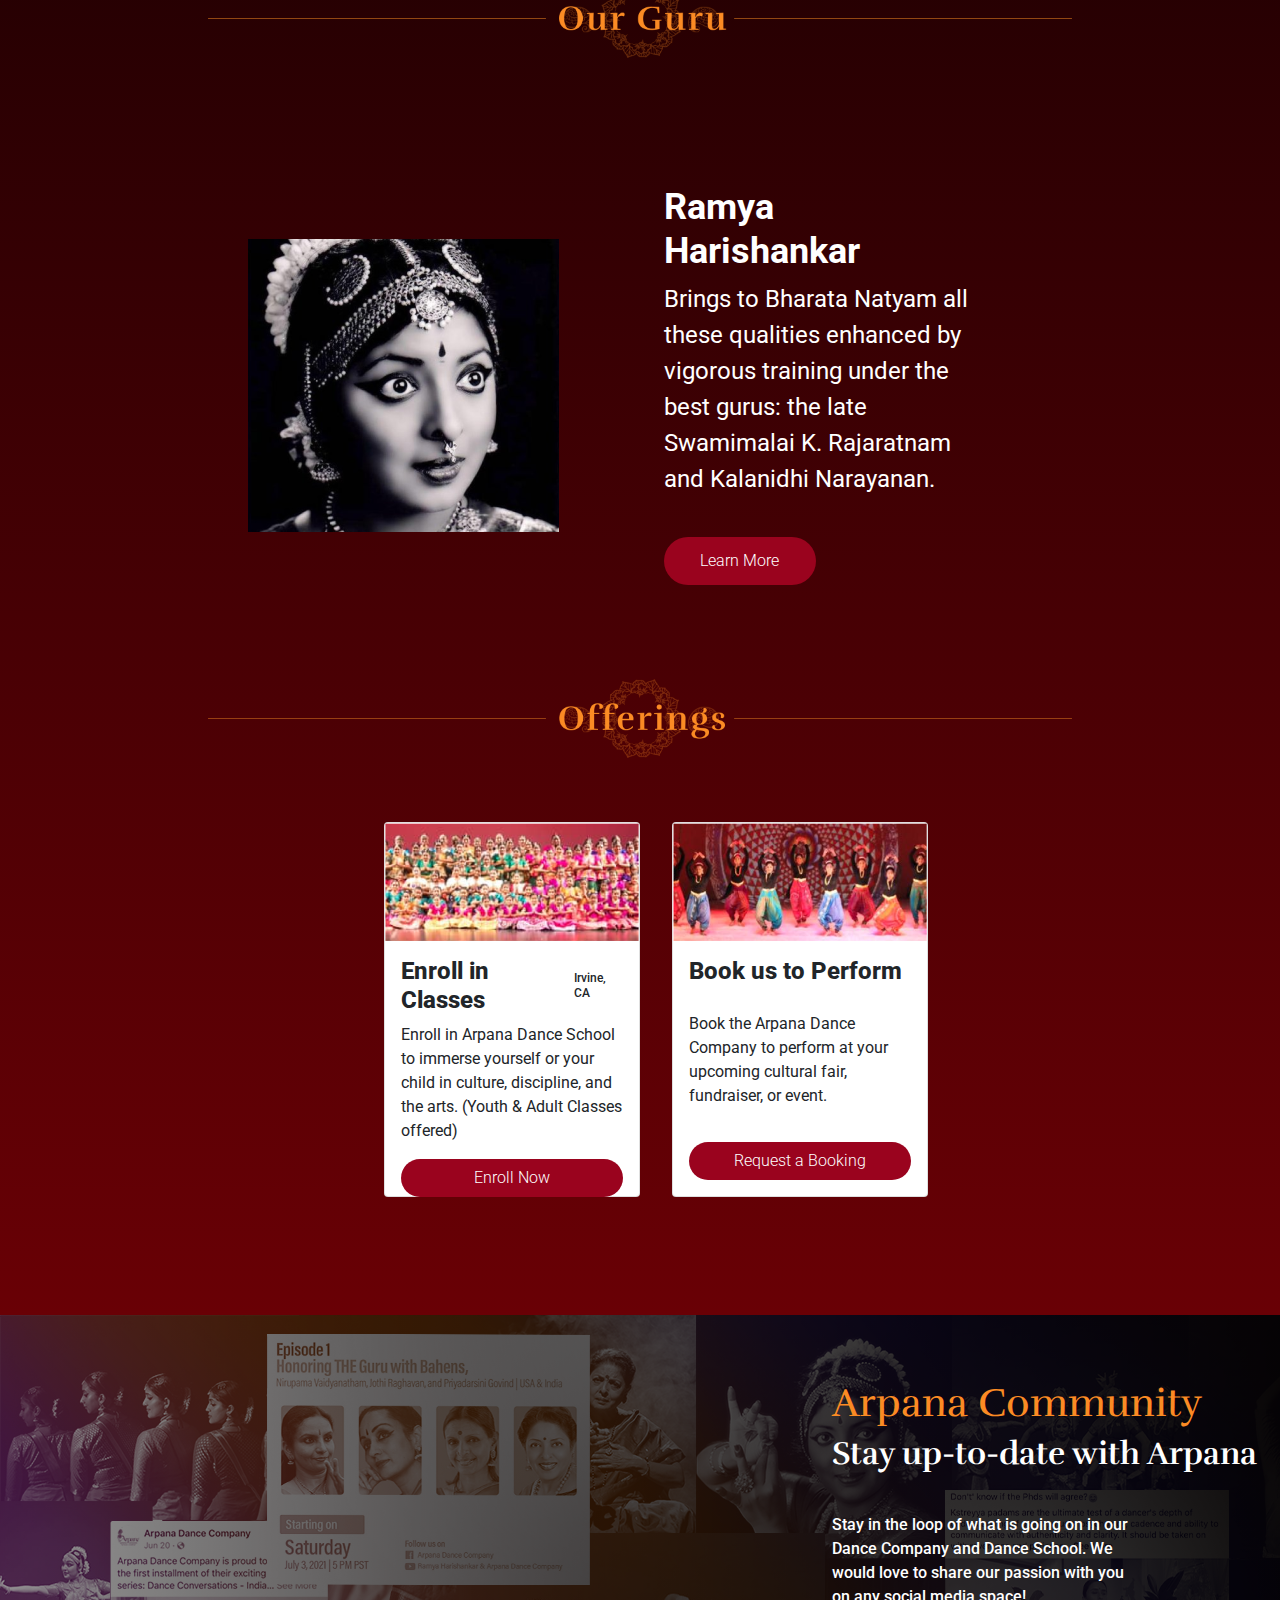
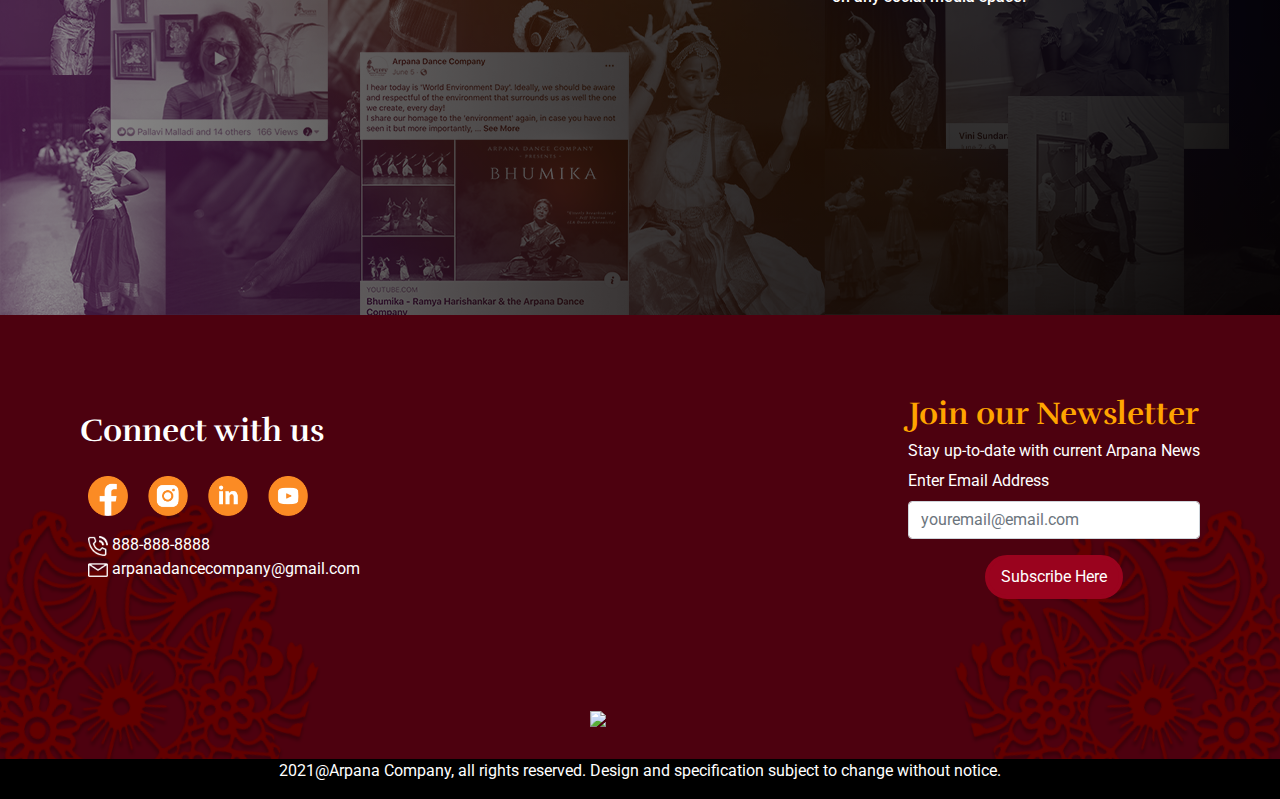
==== commit 028032e4: "moving logo png" ====
--- a/index.html
+++ b/index.html
@@ -26,7 +26,7 @@
     <nav class="prim-navbar">
         <a class="prim-navbar-title" href="#">The Company</a>
         <a class="prim-navbar-title" href="#">The School</a>
-        <img class="logo-navbar" src="image/Logo/Logo-white.png">
+        <img class="logo-navbar" src="Logo-white.png">
         <a class="prim-navbar-title" href="#">Media & Press</a>
         <a class="prim-navbar-title" href="#">About Us</a>
     </nav>
--- a/css/index.css
+++ b/css/index.css
@@ -100,7 +100,7 @@
     font-family: 'Roboto';
     font-size: 12px;
 }
-}
+
 .event-text {
     font-family: 'Roboto';
     font-size: 16px;
@@ -283,21 +283,23 @@
     color: white;
     font-family: 'Rufina';
     font-size: 32px !important;
+    justify-content: left !important;
 
 }
 .social-icons {
     text-decoration: none;
     color: white;
     padding: 8px;
+
 }
 .newsletter-h2 {
-    color: orange;
+    color: orange !important;
     font-family: 'Rufina';
     font-size: 32px !important;
 }
 .newsletter-h4 {
-    color: white;
-    font-family: 'Roboto';
+    color: white !important;
+    font-family: 'Roboto' !important;
     font-size: 16px !important;
     font-weight: 400;
 }
@@ -319,6 +321,7 @@
     display: flex;
     flex-direction: column;
     justify-content: space-evenly;
+
 
 }
 .newsletter {
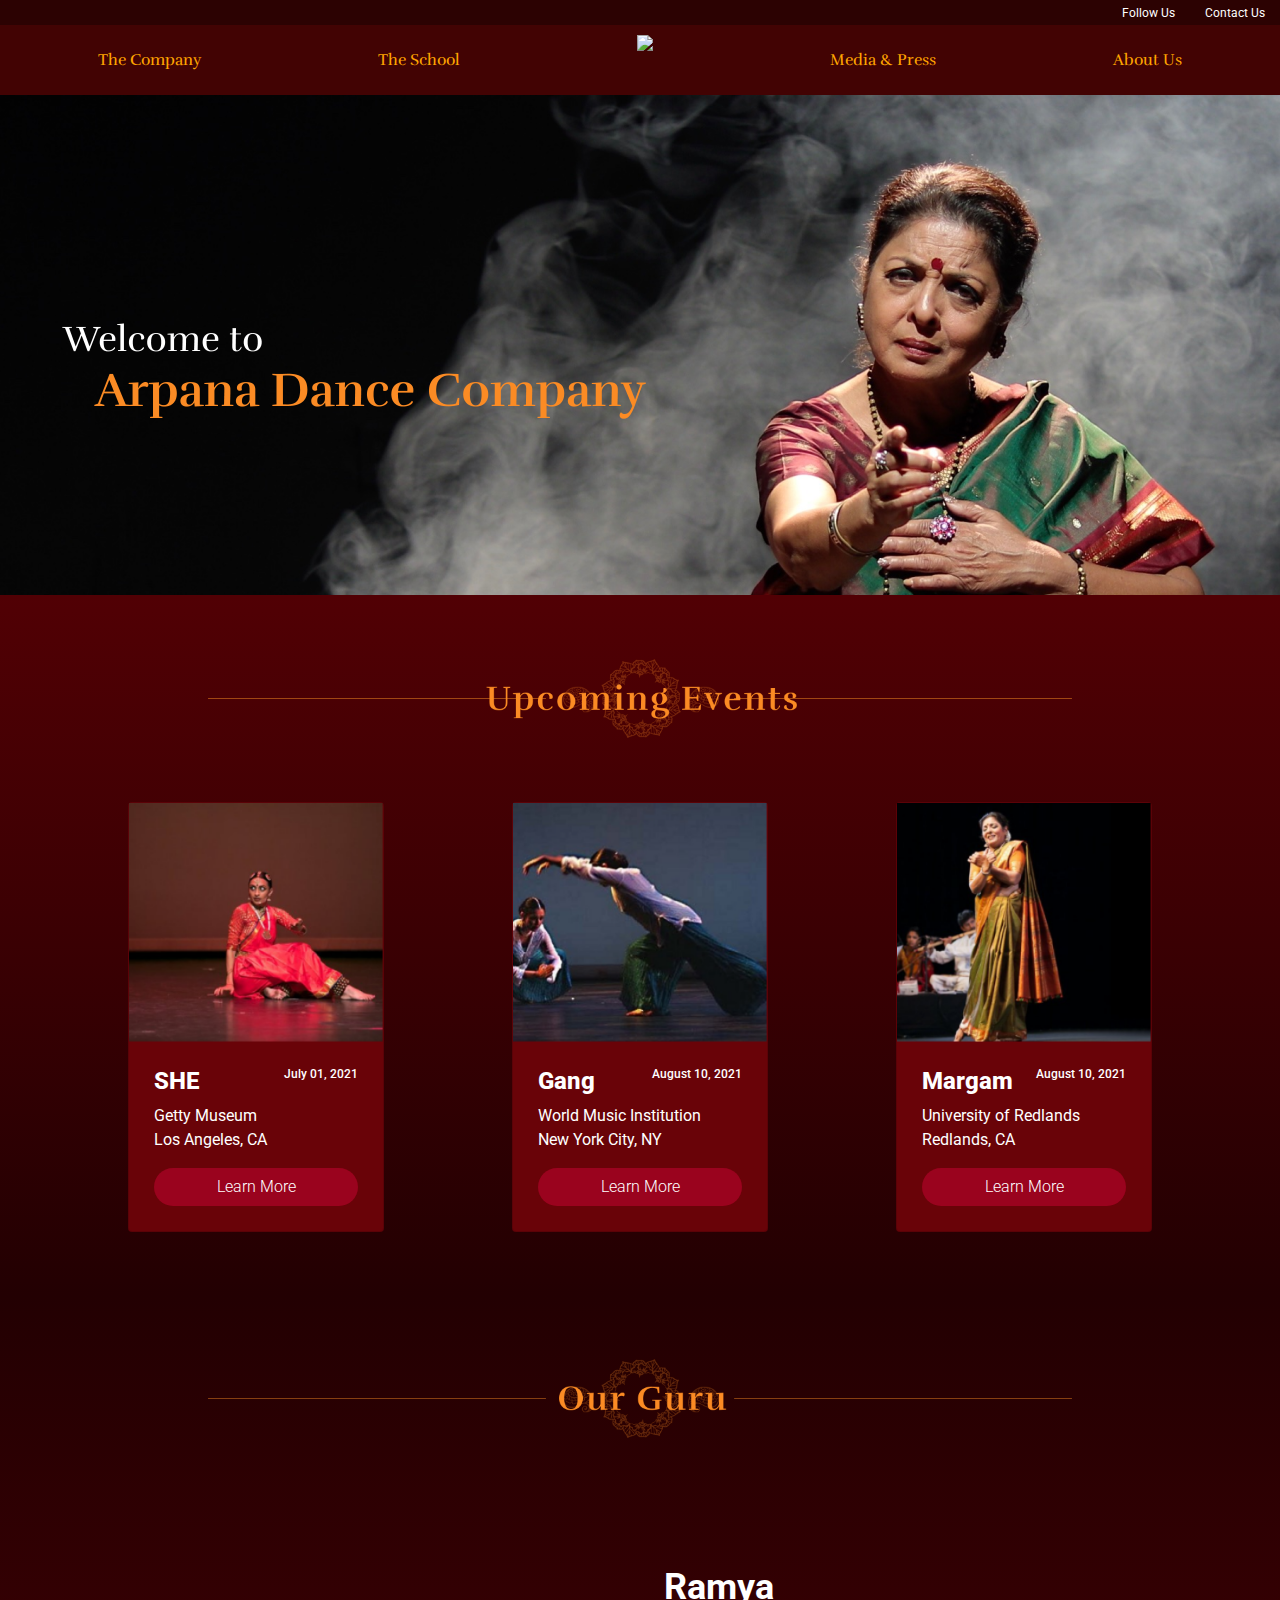
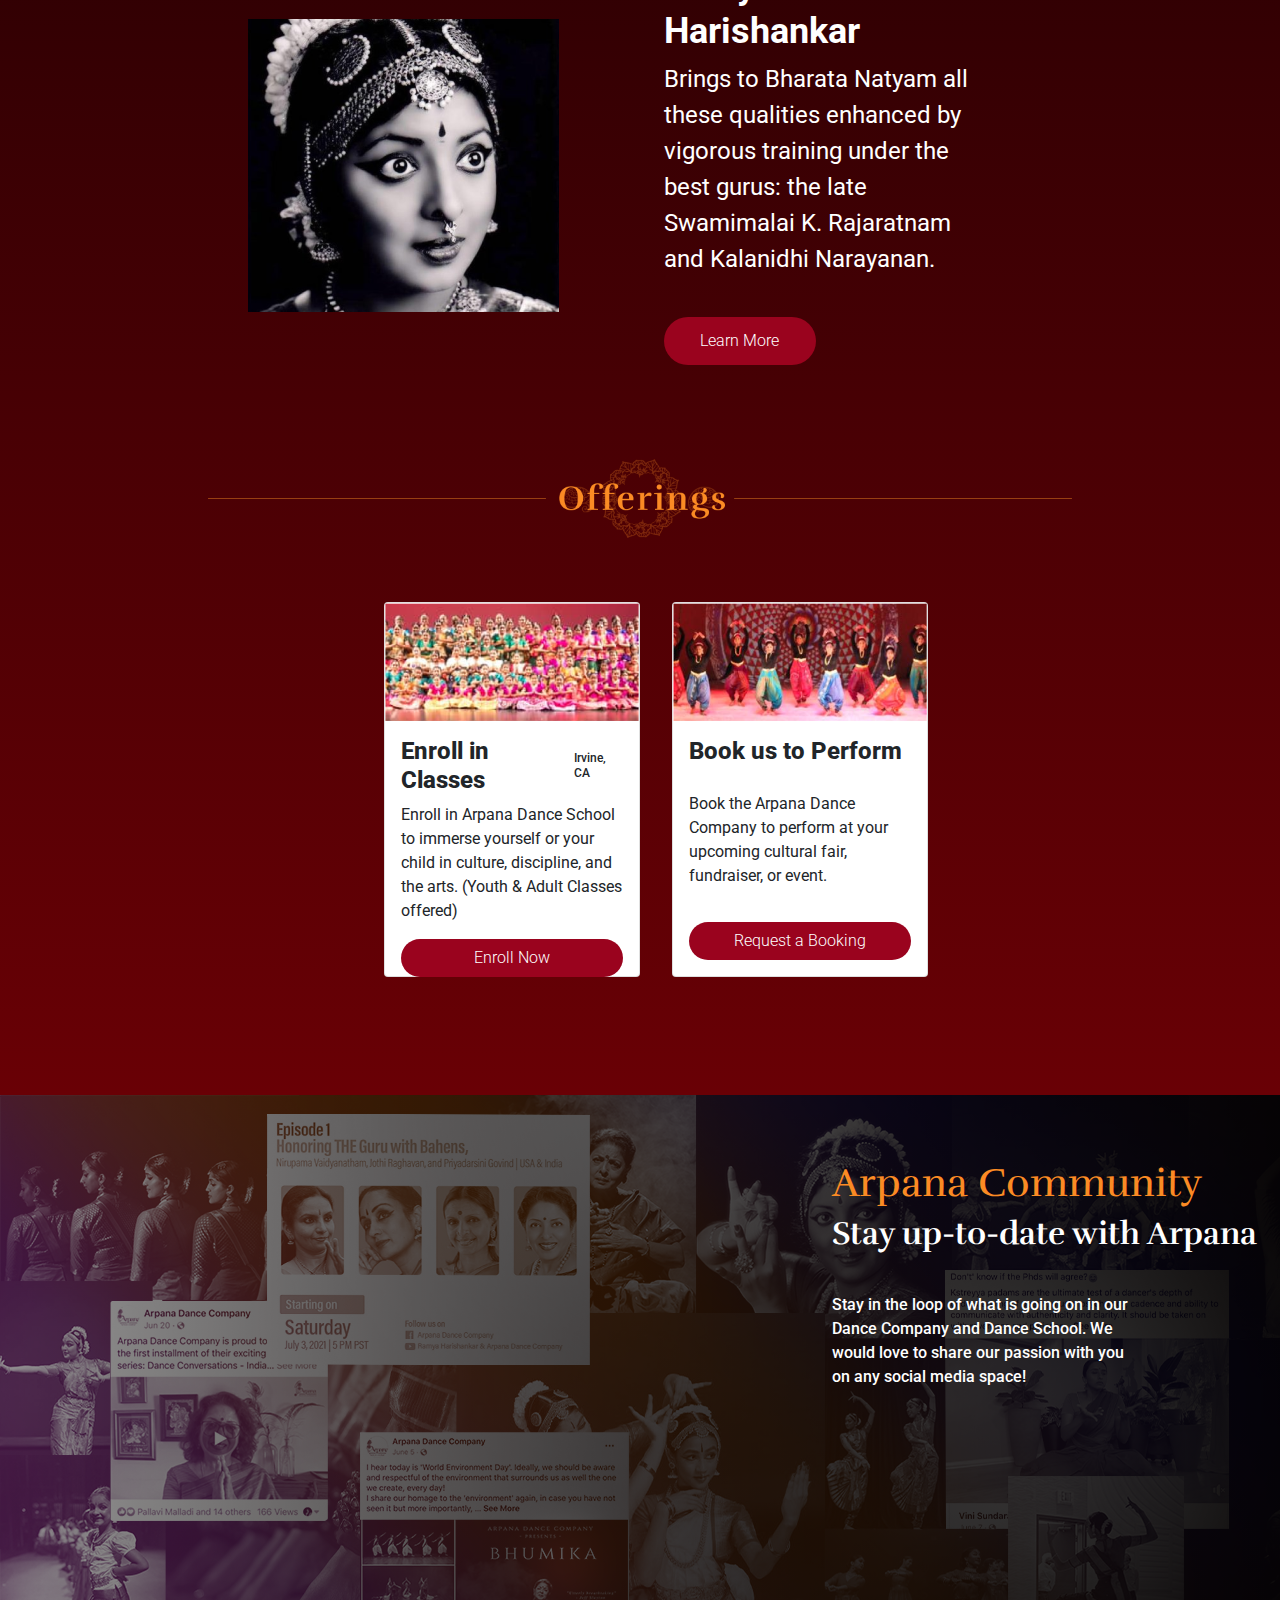
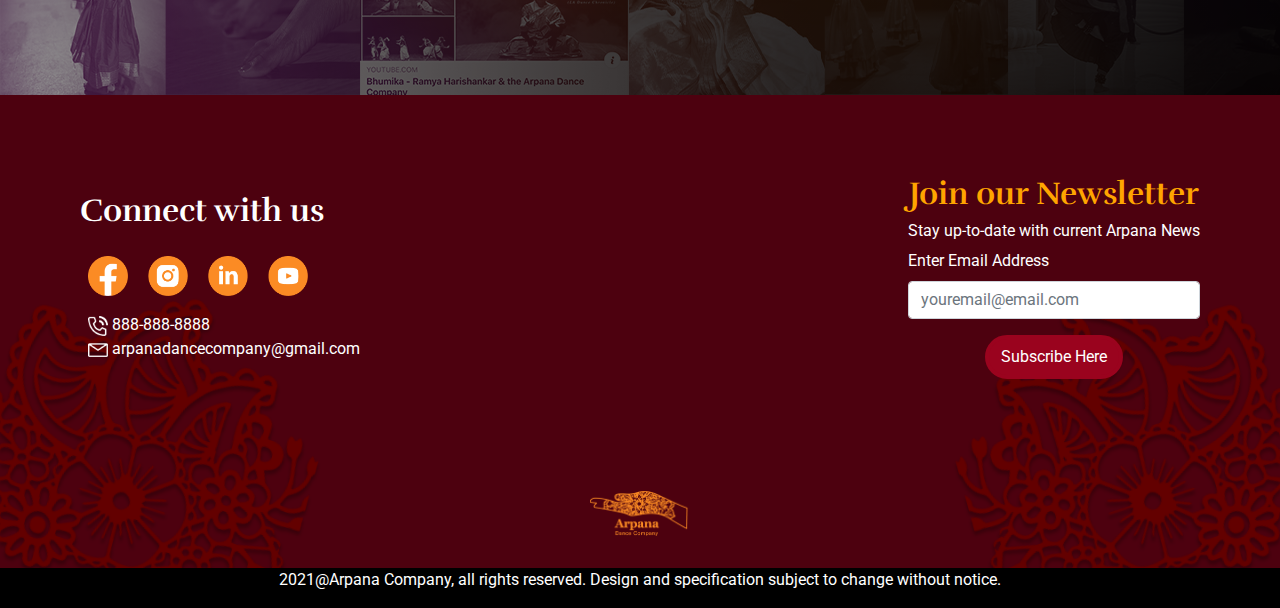
==== commit 3298930e: "added carousel header" ====
--- a/index.html
+++ b/index.html
@@ -24,18 +24,32 @@
         <a class="utility-title" href="#">Contact Us</a>
     </nav>
     <nav class="prim-navbar">
-        <a class="prim-navbar-title" href="#">The Company</a>
-        <a class="prim-navbar-title" href="#">The School</a>
-        <img class="logo-navbar" src="Logo-white.png">
-        <a class="prim-navbar-title" href="#">Media & Press</a>
-        <a class="prim-navbar-title" href="#">About Us</a>
+        <a class="prim-navbar-title" href="#" data-tilt data-tilt-max="40">The Company</a>
+        <a class="prim-navbar-title" href="#" data-tilt data-tilt-max="40">The School</a>
+        <img class="logo-navbar" src="image/logo/Logo-white.png" data-tilt data-tilt-max="50">
+        <a class="prim-navbar-title" href="#" data-tilt data-tilt-max="40">Media & Press</a>
+        <a class="prim-navbar-title" href="#" data-tilt data-tilt-max="40">About Us</a>
     </nav>
 
     <div class="landingpage-header">
-        <div class="header-text">
-        <h1>Welcome to 
-            <br> Arpana Company</h1>
-        </div>
+                <!--Carousel-->
+        <div id="carouselExampleControls" class="carousel slide" data-ride="carousel">
+            <div class="carousel-inner">
+            <div class="carousel-item active">
+                <img class="d-block w-100" src="carousel/carousel-1.png" alt="First slide">
+            </div>
+            <div class="carousel-item">
+                <img class="d-block w-100" src="carousel/carousel-2.png" alt="Second slide">
+            </div>
+            <div class="carousel-item">
+                <img class="d-block w-100" src="carousel/carousel-3.png" alt="Third slide">
+            </div>
+            <div class="carousel-item">
+                <img class="d-block w-100" src="carousel/carousel-4.png" alt="Third slide">
+            </div>
+            </div>
+        </div>
+
     </div>
 
     <!-- Upcoming Events-->
@@ -169,7 +183,7 @@
             </div>
         </div>
         <div class="footer-logo">
-            <img src="../UXUI_ADC/image/footer/footer-background.png" width="100px">
+            <img src="image/logo/Logo-orange.png" width="100px">
         </div>
     </footer>
     <div class="footer-copyright">
@@ -188,6 +202,10 @@
     <script src="https://maxcdn.bootstrapcdn.com/bootstrap/4.0.0/js/bootstrap.min.js"
         integrity="sha384-JZR6Spejh4U02d8jOt6vLEHfe/JQGiRRSQQxSfFWpi1MquVdAyjUar5+76PVCmYl"
         crossorigin="anonymous"></script>
+    <!--Tilt.js-->
+    <script src="js/tilt.jquery.js"></script>
+    <!--jQuery-->
+    <script src="js/jquery-3.6.0.js"></script> <!-- Load jQuery first -->
 </body>
 
 </html>--- a/css/index.css
+++ b/css/index.css
@@ -43,23 +43,25 @@
 
 }
 .landingpage-header {
-    background-image: linear-gradient(rgba(0, 0, 0, 0.5), rgba(0, 0, 0, 0.5)), url("../image/header-img1.png");
+    background-color: black;
     background-size: cover;
     background-position: center;
     background-repeat: no-repeat;
     position: relative;
-    height: 720px;
-    width: 100%;
-    color: white;
-    font-family: 'Rufina';
-    display: flex;
+    width: 100%;
+    color: white;
+    font-family: 'Rufina';
+    display: flex;
+    flex-direction: column;
     justify-content: start;
     align-items: center;
-    padding: 72px;
-    
-}
-.header-text {
-    padding-left: 80px;
+}
+.landingpage-title {
+    padding: 32px;
+}
+.d-block {
+    object-fit: cover !important;
+    margin: 0;
 }
 h2 {
     font-family: 'Rufina' !important;
@@ -272,7 +274,7 @@
 /**Footer**/
 
 .footer {
-    background: url(/image/footer/footer-background.png);
+    background: url(../image/footer/footer-background.png);
     margin: 0;
     height: 100%;
     background-position: center;
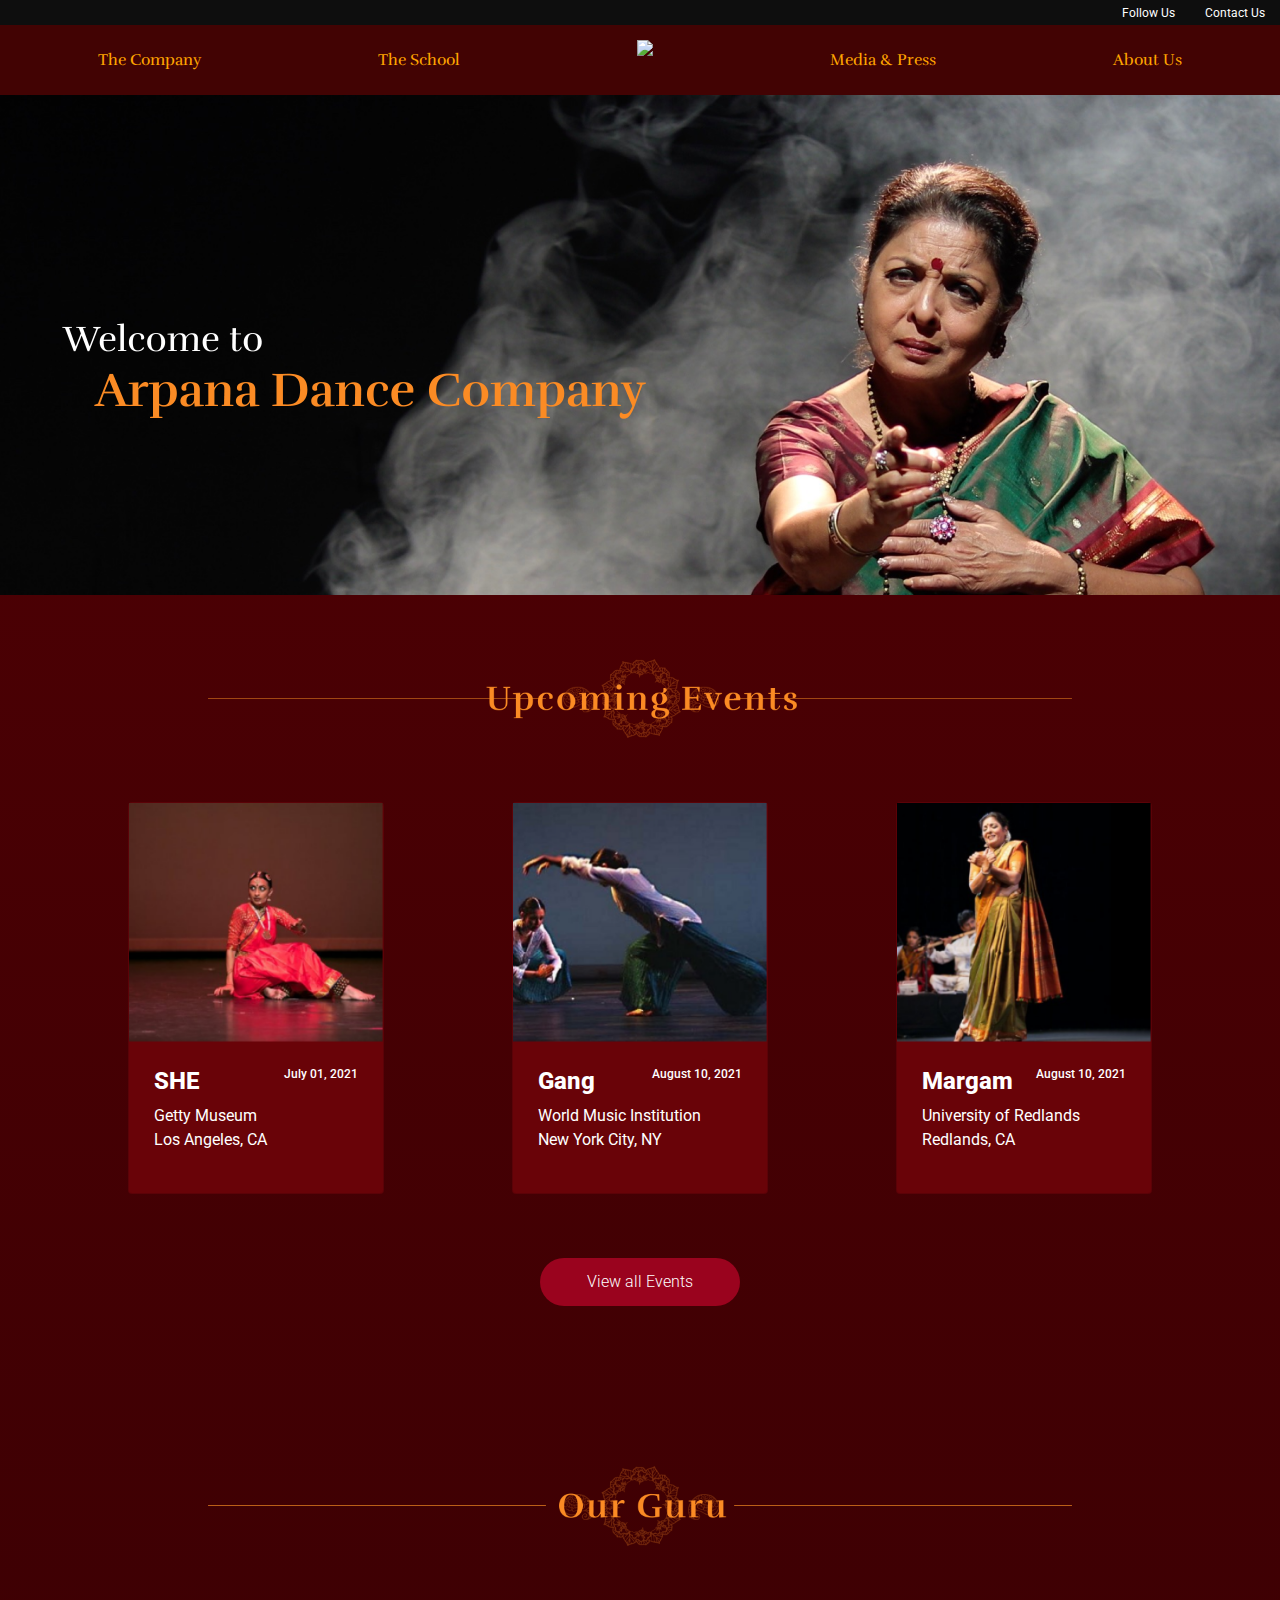
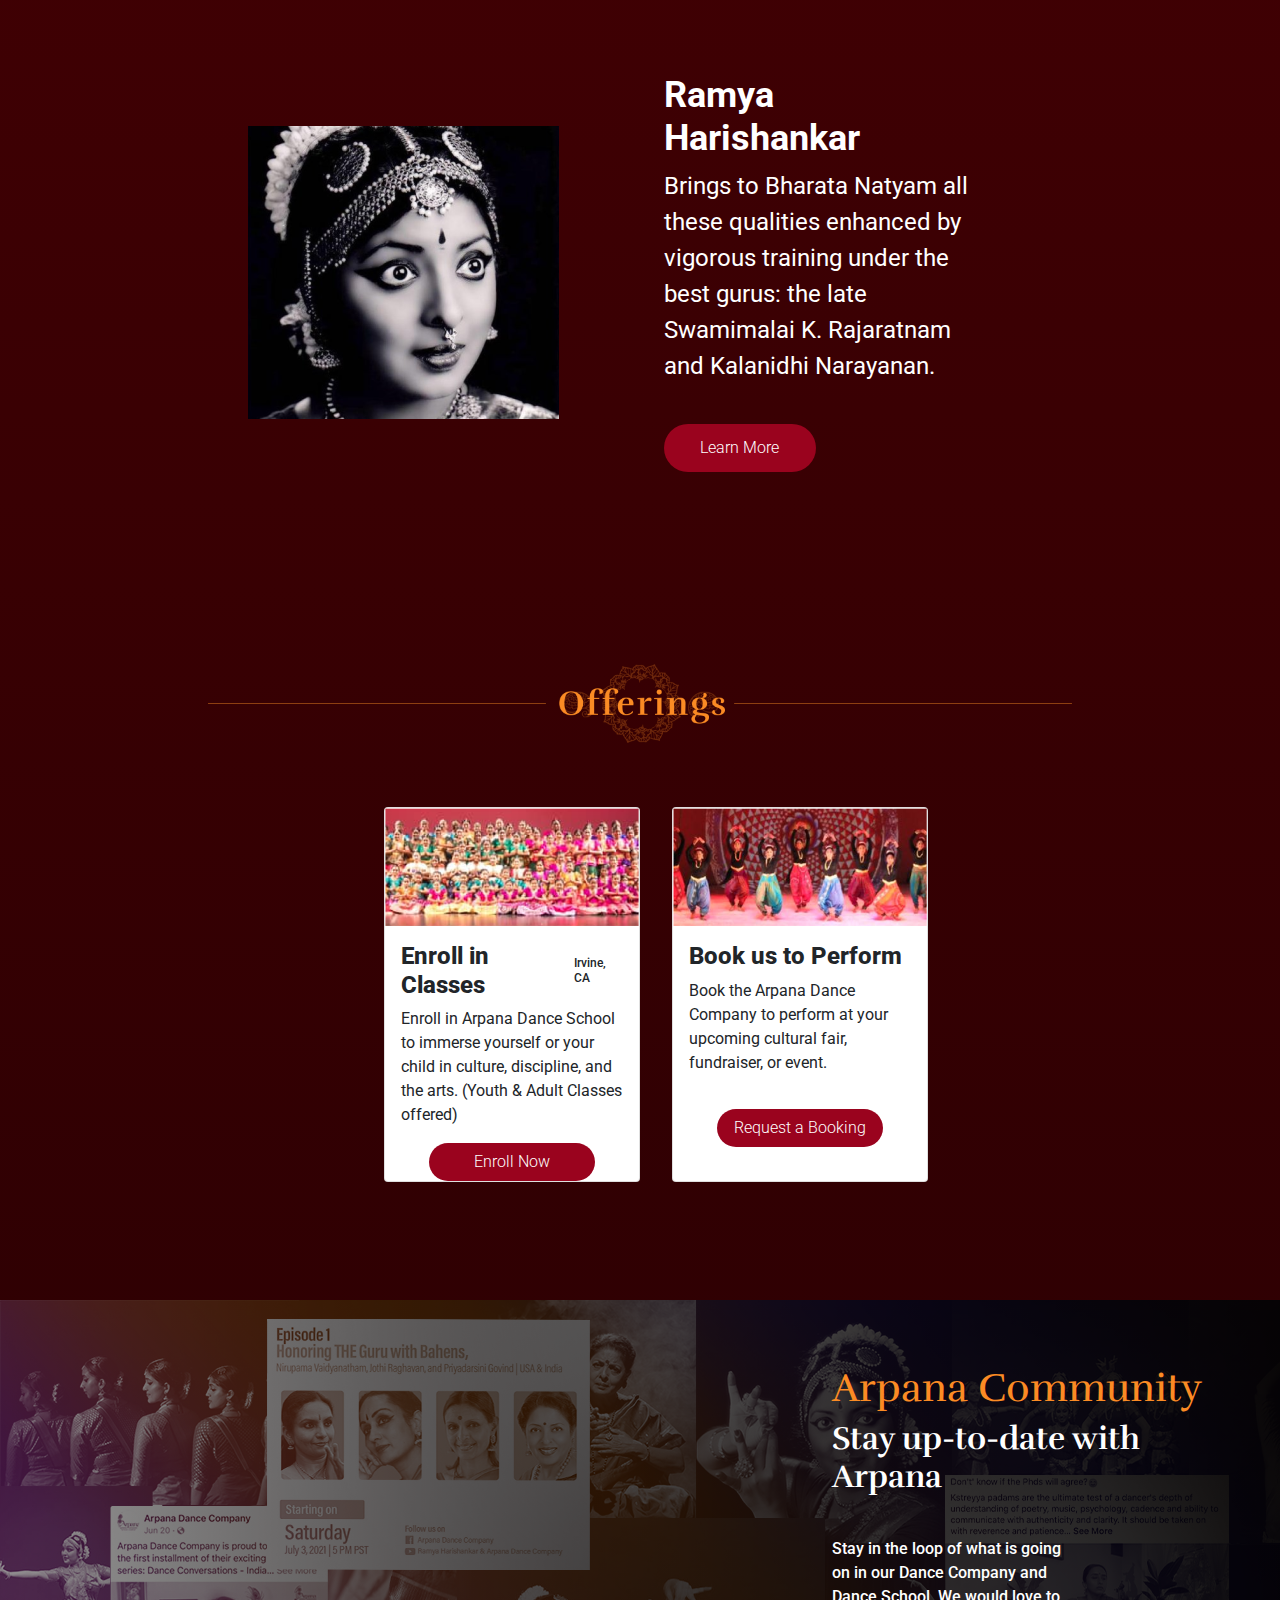
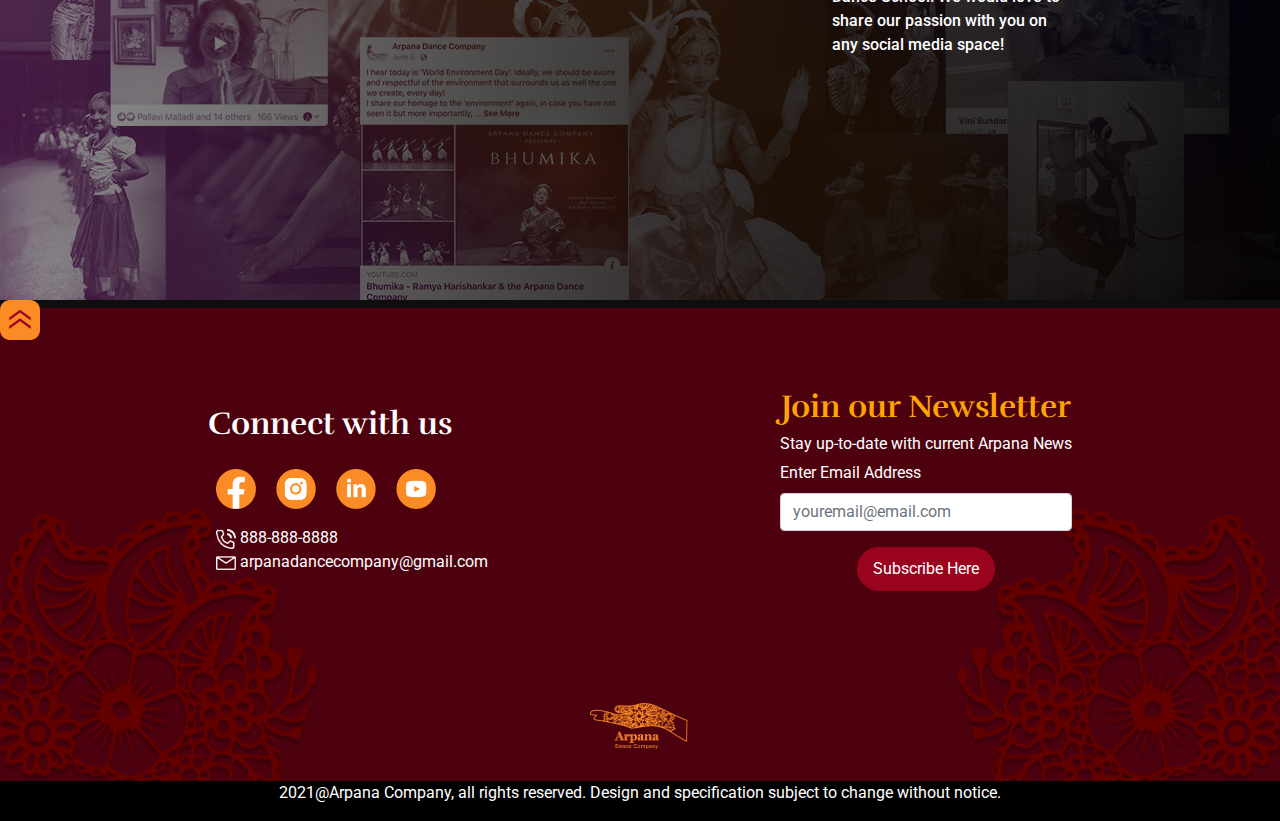
==== commit d3fe6b93: "mustard" ====
--- a/index.html
+++ b/index.html
@@ -3,7 +3,9 @@
 
 <head>
     <link rel="stylesheet" href="css/index.css">
-    <link href="https://fonts.googleapis.com/css2?family=Roboto:wght@300;400;500;700&family=Rufina:wght@400;700&display=swap" rel="stylesheet">
+    <link
+        href="https://fonts.googleapis.com/css2?family=Roboto:wght@300;400;500;700&family=Rufina:wght@400;700&display=swap"
+        rel="stylesheet">
 
 
     <!-- Required meta tags RWD -->
@@ -13,6 +15,11 @@
     <!-- Bootstrap CSS -->
     <link rel="stylesheet" href="https://maxcdn.bootstrapcdn.com/bootstrap/4.0.0/css/bootstrap.min.css"
         integrity="sha384-Gn5384xqQ1aoWXA+058RXPxPg6fy4IWvTNh0E263XmFcJlSAwiGgFAW/dAiS6JXm" crossorigin="anonymous">
+    <!-- Scroll Reveal -->
+    <script src="https://unpkg.com/scrollreveal"></script>
+    <script>
+        ScrollReveal({ reset: true });
+    </script>
 
     <title>Arpana Dance Company</title>
 
@@ -26,27 +33,27 @@
     <nav class="prim-navbar">
         <a class="prim-navbar-title" href="#" data-tilt data-tilt-max="40">The Company</a>
         <a class="prim-navbar-title" href="#" data-tilt data-tilt-max="40">The School</a>
-        <img class="logo-navbar" src="image/logo/Logo-white.png" data-tilt data-tilt-max="50">
+        <a class="logo-navbar" data-tilt data-tilt-max="50" href="index.html"><img src="image/logo/Logo-white.png" width="100px"></a>
         <a class="prim-navbar-title" href="#" data-tilt data-tilt-max="40">Media & Press</a>
         <a class="prim-navbar-title" href="#" data-tilt data-tilt-max="40">About Us</a>
     </nav>
 
     <div class="landingpage-header">
-                <!--Carousel-->
+        <!--Carousel-->
         <div id="carouselExampleControls" class="carousel slide" data-ride="carousel">
             <div class="carousel-inner">
-            <div class="carousel-item active">
-                <img class="d-block w-100" src="carousel/carousel-1.png" alt="First slide">
-            </div>
-            <div class="carousel-item">
-                <img class="d-block w-100" src="carousel/carousel-2.png" alt="Second slide">
-            </div>
-            <div class="carousel-item">
-                <img class="d-block w-100" src="carousel/carousel-3.png" alt="Third slide">
-            </div>
-            <div class="carousel-item">
-                <img class="d-block w-100" src="carousel/carousel-4.png" alt="Third slide">
-            </div>
+                <div class="carousel-item active">
+                    <img class="d-block w-100" src="carousel/carousel-1.png" alt="First slide">
+                </div>
+                <div class="carousel-item">
+                    <img class="d-block w-100" src="carousel/carousel-2.png" alt="Second slide">
+                </div>
+                <div class="carousel-item">
+                    <img class="d-block w-100" src="carousel/carousel-3.png" alt="Third slide">
+                </div>
+                <div class="carousel-item">
+                    <img class="d-block w-100" src="carousel/carousel-4.png" alt="Third slide">
+                </div>
             </div>
         </div>
 
@@ -64,8 +71,7 @@
                             <h5 class="event-title">SHE</h5>
                             <h6 class="event-date">July 01, 2021</h6>
                         </div>
-                    <p class="event-text">Getty Museum<br>Los Angeles, CA</p>
-                    <a href="#" class="btn card-btn">Learn More</a>
+                        <p class="event-text">Getty Museum<br>Los Angeles, CA</p>
                     </div>
                 </div>
                 <div class="card upcoming-card" style="width: 18rem;">
@@ -75,8 +81,7 @@
                             <h5 class="event-title">Gang</h5>
                             <h6 class="event-date">August 10, 2021</h6>
                         </div>
-                    <p class="event-text">World Music Institution<br>New York City, NY</p>
-                    <a href="#" class="btn card-btn">Learn More</a>
+                        <p class="event-text">World Music Institution<br>New York City, NY</p>
                     </div>
                 </div>
                 <div class="card upcoming-card" style="width: 18rem;">
@@ -86,12 +91,12 @@
                             <h5 class="event-title">Margam</h5>
                             <h6 class="event-date">August 10, 2021</h6>
                         </div>
-                    <p class="event-text">University of Redlands<br>Redlands, CA</p>
-                    <a href="#" class="btn card-btn">Learn More</a>
-                    </div>
-                </div>
-            </div>
-          </div>
+                        <p class="event-text">University of Redlands<br>Redlands, CA</p>
+                    </div>
+                </div>
+            </div>
+        </div>
+        <button class="event-btn">View all Events</button>
     </div>
 
     <!-- Our Guru -->
@@ -100,10 +105,11 @@
             <img class="ourguru-divider" src="image/ourguru-divider.png">
         </div>
         <div class="ourguru-description">
-            <img src="image/ourguru-image.png">
+            <img src="image/ourguru-image.png" data-tilt data-tilt-max="20">
             <div class="ourguru-info">
                 <h5 class="ourguru-name">Ramya Harishankar</h5>
-                <p class="ourguru-summary">Brings to Bharata Natyam all these qualities enhanced by vigorous training under the best gurus: the late Swamimalai K. Rajaratnam and Kalanidhi Narayanan.</p>
+                <p class="ourguru-summary">Brings to Bharata Natyam all these qualities enhanced by vigorous training
+                    under the best gurus: the late Swamimalai K. Rajaratnam and Kalanidhi Narayanan.</p>
                 <br>
                 <button class="button button-guru">Learn More</button>
             </div>
@@ -111,7 +117,7 @@
 
     </div>
 
-        <!-- Offerings-->
+    <!-- Offerings-->
     <div class="section-offerings">
         <img class="offerings-divider" src="image/offerings-divider.png">
         <div class="offercards-section">
@@ -122,8 +128,9 @@
                         <h5 class="offering-title">Enroll in Classes</h5>
                         <h6 class="offering-location">Irvine, CA</h6>
                     </div>
-                <p class="offering-text">Enroll in Arpana Dance School to immerse yourself or your child in culture, discipline, and the arts. (Youth & Adult Classes offered)</p>
-                <a href="./enrollnow.html" class="btn card-btn">Enroll Now</a>
+                    <p class="offering-text">Enroll in Arpana Dance School to immerse yourself or your child in culture,
+                        discipline, and the arts. (Youth & Adult Classes offered)</p>
+                    <a href="./enrollnow.html" class="btn card-btn">Enroll Now</a>
                 </div>
             </div>
             <div class="card offering-card" style="width: 18rem;">
@@ -132,8 +139,9 @@
                     <div class="offering-info">
                         <h5 class="offering-title">Book us to Perform</h5>
                     </div>
-                <p class="offering-text">Book the Arpana Dance Company to perform at your upcoming cultural fair, fundraiser, or event. </p>
-                <a href="#" class="btn card-btn">Request a Booking</a>
+                    <p class="offering-text">Book the Arpana Dance Company to perform at your upcoming cultural fair,
+                        fundraiser, or event. </p>
+                    <a href="#" class="btn card-btn">Request a Booking</a>
                 </div>
             </div>
         </div>
@@ -144,25 +152,35 @@
         <div class="community-info">
             <h1 class="community-info-title">Arpana Community</h1>
             <h2 class="community-info-subtitle">Stay up-to-date with Arpana</h2>
-            <p class="community-info-summary"> Stay in the loop of what is going on in our Dance Company and Dance School. We would love to share our passion with you on any social media space!</p>
+            <p class="community-info-summary"> Stay in the loop of what is going on in our Dance Company and Dance
+                School. We would love to share our passion with you on any social media space!</p>
         </div>
     </div>
 
     <!--Footer-->
+
     <footer class="footer">
+        <div class="footer-split">
+            <img src="image/ScrollUp.png" onclick="topFunction()" id="myBtn" title="Go to top" height="40px">
+        </div>
         <div class="footer-info">
             <div class="connect-with-us">
                 <h2 class="connect-h2">Connect with us</h2>
                 <div class="socials">
                     <a class="social-icons" href="#"><img src="image/footer/Icon-FB.png" width="40px" alt="FB Icon"></a>
-                    <a class="social-icons" href="#"><img src="image/footer/Icon-Insta.png" width="40px" alt="IG Icon"></a>
-                    <a class="social-icons" href="#"><img src="image/footer/Icon-LinkdIn.png" width="40px" alt="LI Icon"></a>
-                    <a class="social-icons" href="#"><img src="image/footer/Icon-YouTube.png" width="40px" alt="YT Icon"></a>
+                    <a class="social-icons" href="#"><img src="image/footer/Icon-Insta.png" width="40px"
+                            alt="IG Icon"></a>
+                    <a class="social-icons" href="#"><img src="image/footer/Icon-LinkdIn.png" width="40px"
+                            alt="LI Icon"></a>
+                    <a class="social-icons" href="#"><img src="image/footer/Icon-YouTube.png" width="40px"
+                            alt="YT Icon"></a>
                 </div>
                 <div class="email-phone">
-                    <a class="social-icons" href="#"><img src="image/footer/Icon-Phone.png" alt="Phone Icon" width="20px"> 888-888-8888</a>
+                    <a class="social-icons" href="#"><img src="image/footer/Icon-Phone.png" alt="Phone Icon"
+                            width="20px"> 888-888-8888</a>
                     <br>
-                    <a class="social-icons" href="#"><img src="image/footer/Icon-Mail.png" alt="Email Icon" width="20px"> arpanadancecompany@gmail.com</a>
+                    <a class="social-icons" href="#"><img src="image/footer/Icon-Mail.png" alt="Email Icon"
+                            width="20px"> arpanadancecompany@gmail.com</a>
                 </div>
             </div>
 
@@ -174,7 +192,8 @@
                 <form>
                     <div class="form-group form-name">
                         <label for="formGroupExampleInput">Enter Email Address</label>
-                        <input type="text" class="form-control" id="formGroupExampleInput" placeholder="youremail@email.com">
+                        <input type="text" class="form-control" id="formGroupExampleInput"
+                            placeholder="youremail@email.com">
                     </div>
                 </form>
                 <div class="footer-button">
@@ -189,7 +208,7 @@
     <div class="footer-copyright">
         <p>2021@Arpana Company, all rights reserved. Design and specification subject to change without notice.</p>
     </div>
-    
+
 
     <!-- Optional JavaScript -->
     <!-- jQuery first, then Popper.js, then Bootstrap JS -->
@@ -205,7 +224,10 @@
     <!--Tilt.js-->
     <script src="js/tilt.jquery.js"></script>
     <!--jQuery-->
-    <script src="js/jquery-3.6.0.js"></script> <!-- Load jQuery first -->
+    <script src="js/jquery-3.6.0.js"></script> 
+    <!--Scroll Reveal-->
+    <script src="https://unpkg.com/scrollreveal"></script>
+    <script src="js/index.js"></script>
 </body>
 
 </html>--- a/css/index.css
+++ b/css/index.css
@@ -1,4 +1,8 @@
 @import url('https://fonts.googleapis.com/css2?family=Rufina:wght@400;700&display=swap');
+
+html {
+    scroll-behavior: smooth;
+}
 
 .prim-navbar {
     height: 100;
@@ -13,7 +17,7 @@
 }
 
 .utility {
-    background-color: rgb(44, 2, 2);
+    background-color: rgb(14, 14, 14);
     display: flex;
     flex-direction: row;
     justify-content: flex-end;
@@ -36,11 +40,10 @@
 }
 .prim-navbar-title:hover {
     font-weight: regular;
-    background-color: orange;
+    background-color: #FB8B24;
     border-radius: 8px;
     color: rgb(44, 2, 2);
-    border: 10px solid orange;
-
+    border: 10px solid #FB8B24;
 }
 .landingpage-header {
     background-color: black;
@@ -48,20 +51,18 @@
     background-position: center;
     background-repeat: no-repeat;
     position: relative;
-    width: 100%;
     color: white;
     font-family: 'Rufina';
     display: flex;
     flex-direction: column;
     justify-content: start;
     align-items: center;
-}
-.landingpage-title {
-    padding: 32px;
-}
+
+}
+
 .d-block {
     object-fit: cover !important;
-    margin: 0;
+
 }
 h2 {
     font-family: 'Rufina' !important;
@@ -71,12 +72,14 @@
     display: flex;
     justify-content: center;
 }
-
+body {
+    background: linear-gradient(#510004, #230002);
+    margin: 0;
+}
 /** Upcoming Events **/
 
 .upcomingevents {
-    height: 700px;
-    background: linear-gradient(#510004, #230002);
+
     padding: 64px;
 }
 .upcomingevent-divider {
@@ -122,28 +125,33 @@
     background-color: rgb(105, 3, 8) !important;
     color: white !important;
 }
-.card-btn {
+.event-btn {
     display: block;
-    width: 100%;
+    width: 200px;
+    height: 48px;
+    margin: auto;
+    margin-top: 64px;
+    margin-bottom: 32px;
     background-color:rgb(154, 3, 30);
     color: white;
     font-family: 'Roboto' !important;
     font-weight: 300 !important;
     text-decoration: none;
     border-radius: 25px !important;
-}
-.card-btn:hover {
-    background-color: orange;
+    border: none;
+}
+.event-btn:hover {
+    background-color: #FB8B24;
     color: rgb(154, 3, 30);
-    font-weight: 500 !important;
-}
+    font-weight: 400 !important;
+}
+
 
 /** Our Guru Section **/
 
 .section-ourguru {
-    background: linear-gradient(#230002, #470004);
+    /** background: linear-gradient(#230002, #470004); **/
     width: 100%;
-    height: 700px;
     padding: 64px;
 }
 .ourguru-divider {
@@ -178,7 +186,7 @@
     font-weight: 300 !important;
 }
 .button-guru:hover {
-    background-color: orange;
+    background-color: #FB8B24;
     color: rgb(154, 3, 30);
     font-weight: 500 !important;
 }
@@ -195,7 +203,7 @@
 /** Offerings Section **/
 
 .section-offerings {
-    background: linear-gradient(#470004, #690005);
+    /** background: linear-gradient(#470004, #690005); **/
     width: 100%;
     height: 700px;
     padding: 64px;
@@ -235,13 +243,30 @@
 .offercards-section {
     display: flex;
     flex-direction: row;
-    justify-content: space-between;
+    justify-content: space-evenly;
     align-items: center;
     width: 50%;
     margin: auto;
 }
 .offering-location {
     font-size: 12px;
+}
+
+.card-btn {
+    display: block;
+    width: 75%;
+    margin: auto;
+    background-color:rgb(154, 3, 30);
+    color: white;
+    font-family: 'Roboto' !important;
+    font-weight: 300 !important;
+    text-decoration: none;
+    border-radius: 25px !important;
+}
+.card-btn:hover {
+    background-color: #FB8B24;
+    color: rgb(154, 3, 30);
+    font-weight: 400 !important;
 }
 
 /** Arpana Community Banner **/
@@ -256,7 +281,7 @@
     flex-direction: column;
     align-items: flex-start;
     padding: 64px;
-    width: 50%;
+
     margin-left: 60%;
     
 }
@@ -272,7 +297,10 @@
 }
 
 /**Footer**/
-
+.footer-split {
+    height: 8px;
+    background-color: rgb(14, 14, 14);
+}
 .footer {
     background: url(../image/footer/footer-background.png);
     margin: 0;
@@ -312,6 +340,7 @@
     width: 100%;
 }
 .footer-info {
+    width: 80%;
     display: flex;
     flex-direction: row;
     margin: auto;
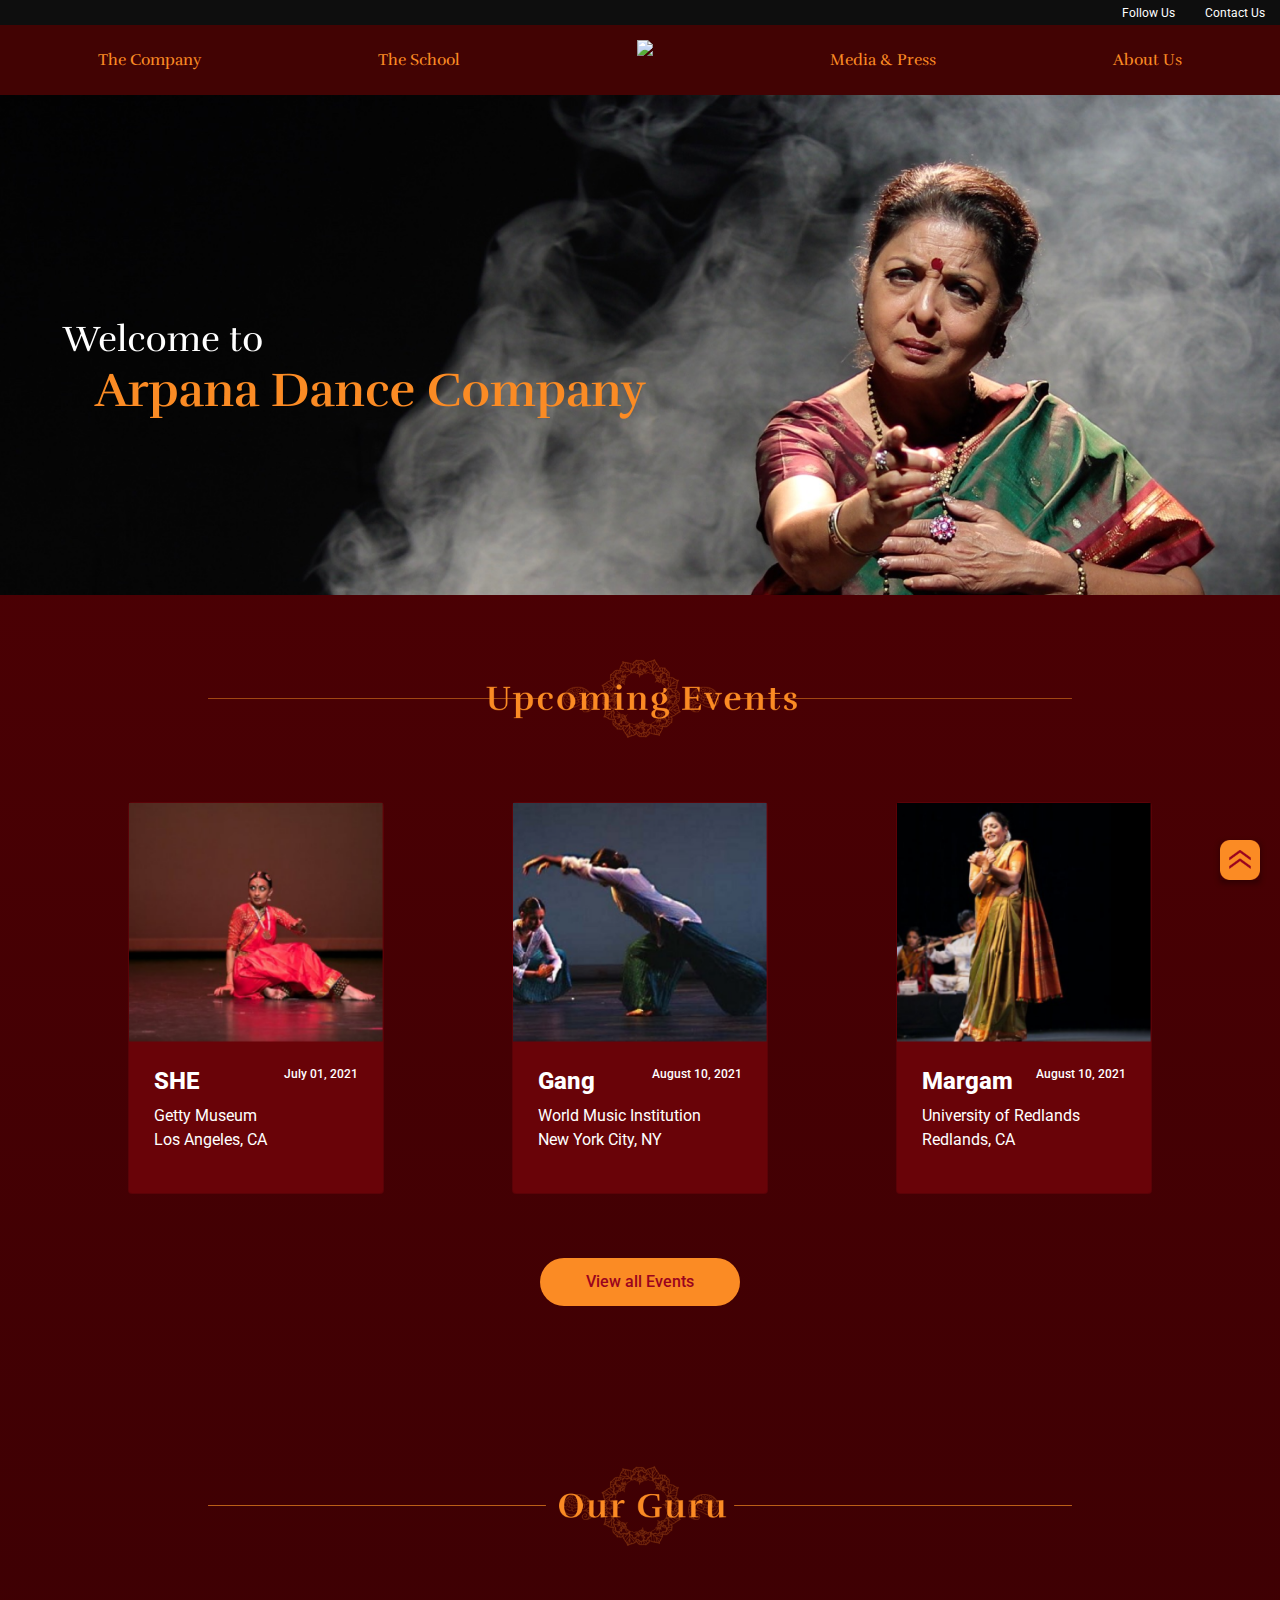
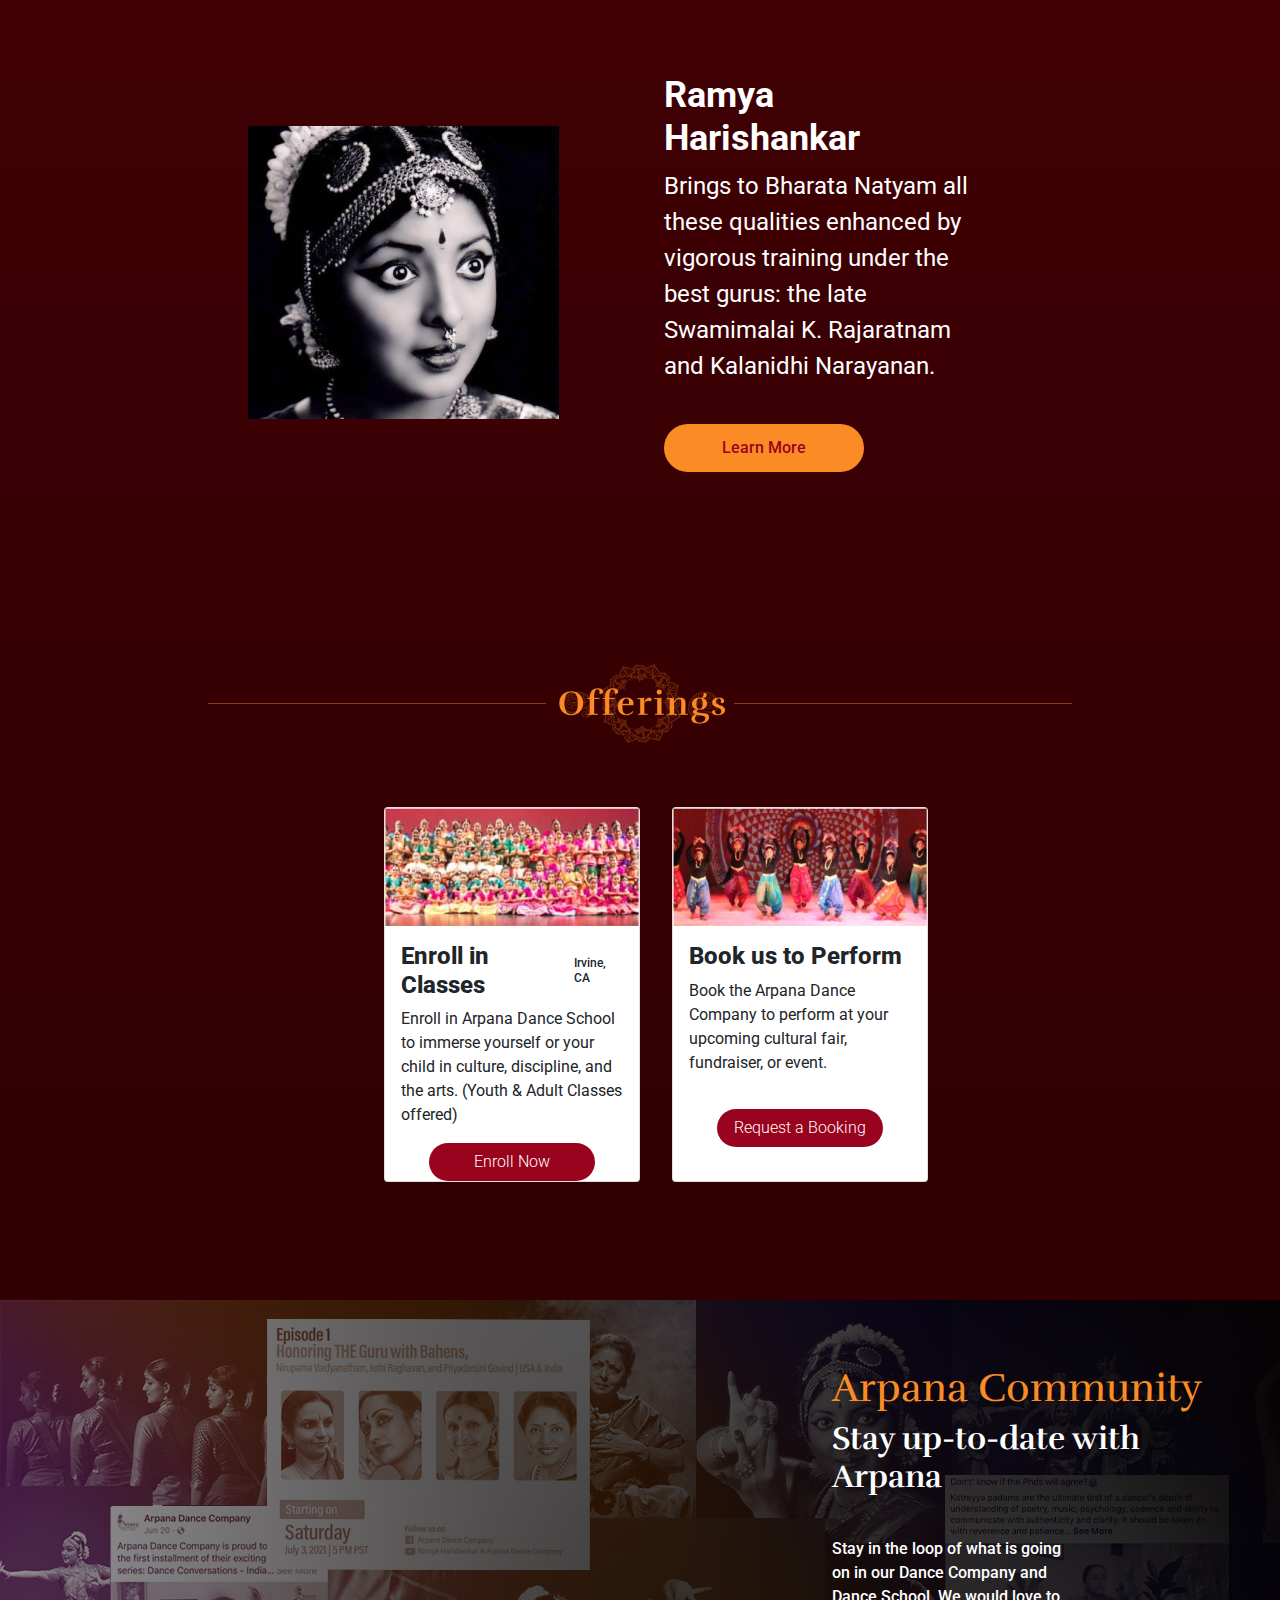
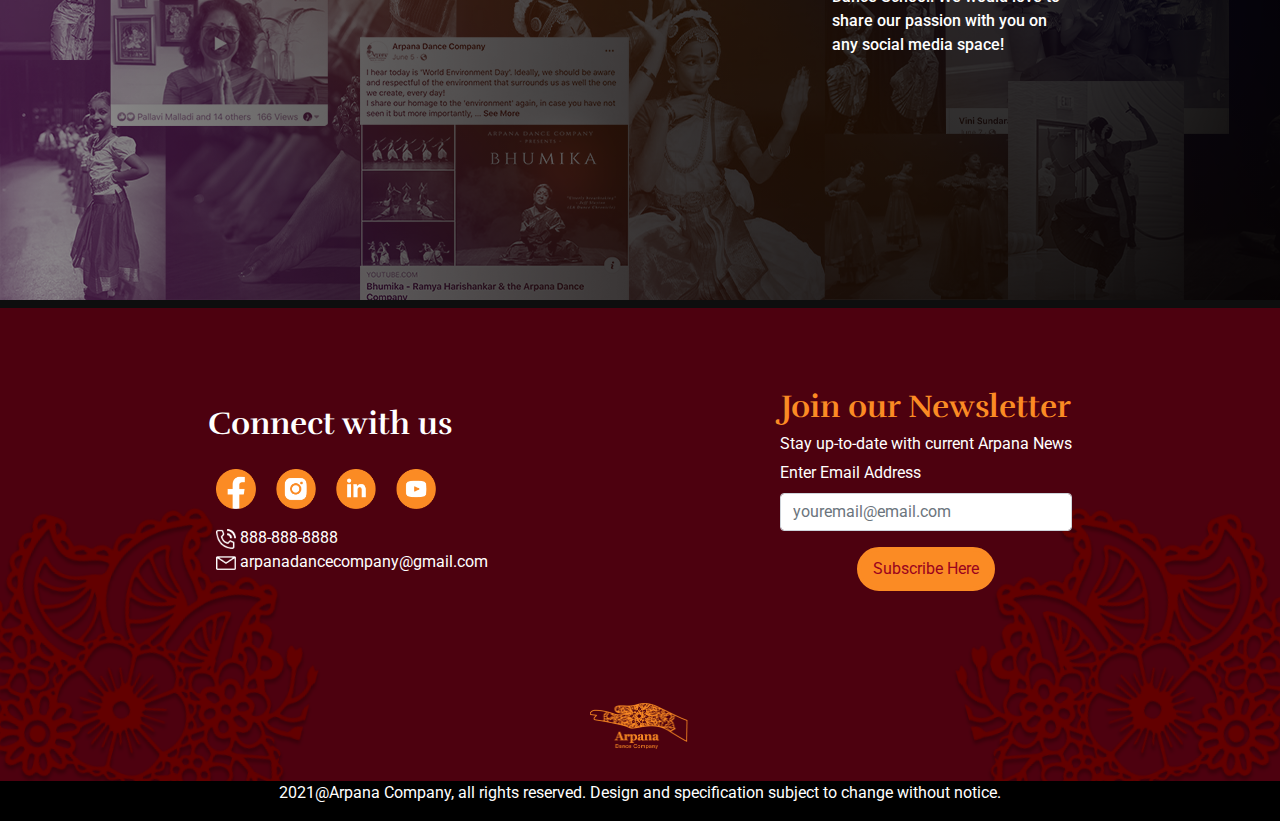
==== commit b0bbfbd3: "pushpushpush" ====
--- a/index.html
+++ b/index.html
@@ -157,11 +157,13 @@
         </div>
     </div>
 
+    <!--Button-->
+            <img src="image/ScrollUp.png" onclick="topFunction()" id="myBtn" title="Go to top" height="40px" data-tilt data-tilt-max="50">
+
     <!--Footer-->
 
     <footer class="footer">
         <div class="footer-split">
-            <img src="image/ScrollUp.png" onclick="topFunction()" id="myBtn" title="Go to top" height="40px">
         </div>
         <div class="footer-info">
             <div class="connect-with-us">
--- a/css/index.css
+++ b/css/index.css
@@ -34,7 +34,7 @@
 }
 .prim-navbar-title {
     text-decoration: none !important;
-    color: orange;
+    color: #FB8B24;
     font-weight: regular;
     font-family: 'Rufina';
 }
@@ -132,136 +132,136 @@
     margin: auto;
     margin-top: 64px;
     margin-bottom: 32px;
+    background-color:#FB8B24;
+    color: #9A031E;
+    font-family: 'Roboto' !important;
+    font-weight: 500 !important;
+    text-decoration: none;
+    border-radius: 25px !important;
+    border: none;
+}
+.event-btn:hover {
+    background-color: #F17A0D;
+    color: #9A031E;
+    font-weight: 500 !important;
+}
+
+
+/** Our Guru Section **/
+
+.section-ourguru {
+    /** background: linear-gradient(#230002, #470004); **/
+    width: 100%;
+    padding: 64px;
+}
+.ourguru-divider {
+    width: 75%;
+    height: 100%;
+    display: flex;
+    justify-content: center;
+    align-items: center;
+    margin:auto;
+    padding-bottom: 64px;
+}
+.ourguru-description {
+    display: flex;
+    justify-content: space-evenly;
+    align-items: center;
+    margin: auto;
+    width: 75%;
+}
+.ourguru-info {
+    color: white;
+    padding: 64px;
+    width: 50%;
+}
+.button-guru {
+    color: #9A031E;
+    background-color: #FB8B24;
+    width: 200px;
+    border: none;
+    height: 48px;
+    border-radius: 25px;
+    font-family: 'Roboto' !important;
+    font-weight: 500 !important;
+}
+.button-guru:hover {
+    background-color: #F17A0D;
+    color: #9A031E;
+    font-weight: 500 !important;
+}
+.ourguru-name {
+    font-size: 36px;
+    font-weight: bold;
+    font-family: 'Roboto';
+}
+.ourguru-summary {
+    font-size: 24px;
+    font-family: 'Roboto';
+}
+
+/** Offerings Section **/
+
+.section-offerings {
+    /** background: linear-gradient(#470004, #690005); **/
+    width: 100%;
+    height: 700px;
+    padding: 64px;
+}
+.offerings-divider {
+    width: 75%;
+    display: flex;
+    justify-content: center;
+    align-items: center;
+    margin: auto;
+    padding-bottom: 64px;
+}
+.offering-card {
+    background: #f2f2f2;
+    font-family: 'Roboto';
+    height: 375px;
+    margin-right: 32x;
+    margin-left: 32px;
+}
+.offering-cardbody {
+    padding: 16px;
+    display: flex;
+    flex-direction: column;
+    justify-content: space-between;
+    height: 100%;
+}
+.offering-info {
+    display: flex;
+    justify-content: space-between;
+    align-items: center;
+}
+.offering-title {
+    font-size: 24px;
+    font-weight: 800;
+}
+
+.offercards-section {
+    display: flex;
+    flex-direction: row;
+    justify-content: space-evenly;
+    align-items: center;
+    width: 50%;
+    margin: auto;
+}
+.offering-location {
+    font-size: 12px;
+}
+
+.card-btn {
+    display: block;
+    width: 75%;
+    margin: auto;
     background-color:rgb(154, 3, 30);
     color: white;
     font-family: 'Roboto' !important;
     font-weight: 300 !important;
     text-decoration: none;
     border-radius: 25px !important;
-    border: none;
-}
-.event-btn:hover {
-    background-color: #FB8B24;
-    color: rgb(154, 3, 30);
-    font-weight: 400 !important;
-}
-
-
-/** Our Guru Section **/
-
-.section-ourguru {
-    /** background: linear-gradient(#230002, #470004); **/
-    width: 100%;
-    padding: 64px;
-}
-.ourguru-divider {
-    width: 75%;
-    height: 100%;
-    display: flex;
-    justify-content: center;
-    align-items: center;
-    margin:auto;
-    padding-bottom: 64px;
-}
-.ourguru-description {
-    display: flex;
-    justify-content: space-evenly;
-    align-items: center;
-    margin: auto;
-    width: 75%;
-}
-.ourguru-info {
-    color: white;
-    padding: 64px;
-    width: 50%;
-}
-.button-guru {
-    color: white;
-    background-color: rgb(154, 3, 30);
-    width: 50%;
-    border: none;
-    height: 48px;
-    border-radius: 25px;
-    font-family: 'Roboto' !important;
-    font-weight: 300 !important;
-}
-.button-guru:hover {
-    background-color: #FB8B24;
-    color: rgb(154, 3, 30);
-    font-weight: 500 !important;
-}
-.ourguru-name {
-    font-size: 36px;
-    font-weight: bold;
-    font-family: 'Roboto';
-}
-.ourguru-summary {
-    font-size: 24px;
-    font-family: 'Roboto';
-}
-
-/** Offerings Section **/
-
-.section-offerings {
-    /** background: linear-gradient(#470004, #690005); **/
-    width: 100%;
-    height: 700px;
-    padding: 64px;
-}
-.offerings-divider {
-    width: 75%;
-    display: flex;
-    justify-content: center;
-    align-items: center;
-    margin: auto;
-    padding-bottom: 64px;
-}
-.offering-card {
-    background: #f2f2f2;
-    font-family: 'Roboto';
-    height: 375px;
-    margin-right: 32x;
-    margin-left: 32px;
-}
-.offering-cardbody {
-    padding: 16px;
-    display: flex;
-    flex-direction: column;
-    justify-content: space-between;
-    height: 100%;
-}
-.offering-info {
-    display: flex;
-    justify-content: space-between;
-    align-items: center;
-}
-.offering-title {
-    font-size: 24px;
-    font-weight: 800;
-}
-
-.offercards-section {
-    display: flex;
-    flex-direction: row;
-    justify-content: space-evenly;
-    align-items: center;
-    width: 50%;
-    margin: auto;
-}
-.offering-location {
-    font-size: 12px;
-}
-
-.card-btn {
-    display: block;
-    width: 75%;
-    margin: auto;
-    background-color:rgb(154, 3, 30);
-    color: white;
-    font-family: 'Roboto' !important;
-    font-weight: 300 !important;
-    text-decoration: none;
-    border-radius: 25px !important;
 }
 .card-btn:hover {
     background-color: #FB8B24;
@@ -300,6 +300,14 @@
 .footer-split {
     height: 8px;
     background-color: rgb(14, 14, 14);
+}
+#myBtn {
+    box-shadow: 0 3px 6px rgba(0, 0, 0, 0.16), 0 3px 6px rgba(0, 0, 0, 0.23);
+    display: flex;
+    justify-content: end;
+    position: fixed;
+    right: 20px;
+    bottom: 20px;
 }
 .footer {
     background: url(../image/footer/footer-background.png);
@@ -323,7 +331,7 @@
 
 }
 .newsletter-h2 {
-    color: orange !important;
+    color: #FB8B24 !important;
     font-family: 'Rufina';
     font-size: 32px !important;
 }
@@ -367,10 +375,18 @@
     align-items: center;
 }
 .newsletter-button {
-    background-color: rgb(154, 3, 30);
+    background-color: #FB8B24;
     border-radius: 25px !important;
-    color: white;
-    border: 4px solid rgb(154, 3, 30) !important;
+    color: #9A031E;
+    font-family: 'Roboto' !important;
+    border: 4px solid #FB8B24 !important;
+    font-weight: 400 !important;
+}
+.newsletter-button:hover {
+    background-color: #F17A0D;
+    color: #9A031E;
+    font-weight: 400 !important;
+    border: 4px solid #F17A0D !important;
 }
 .footer-button {
     margin: auto;
